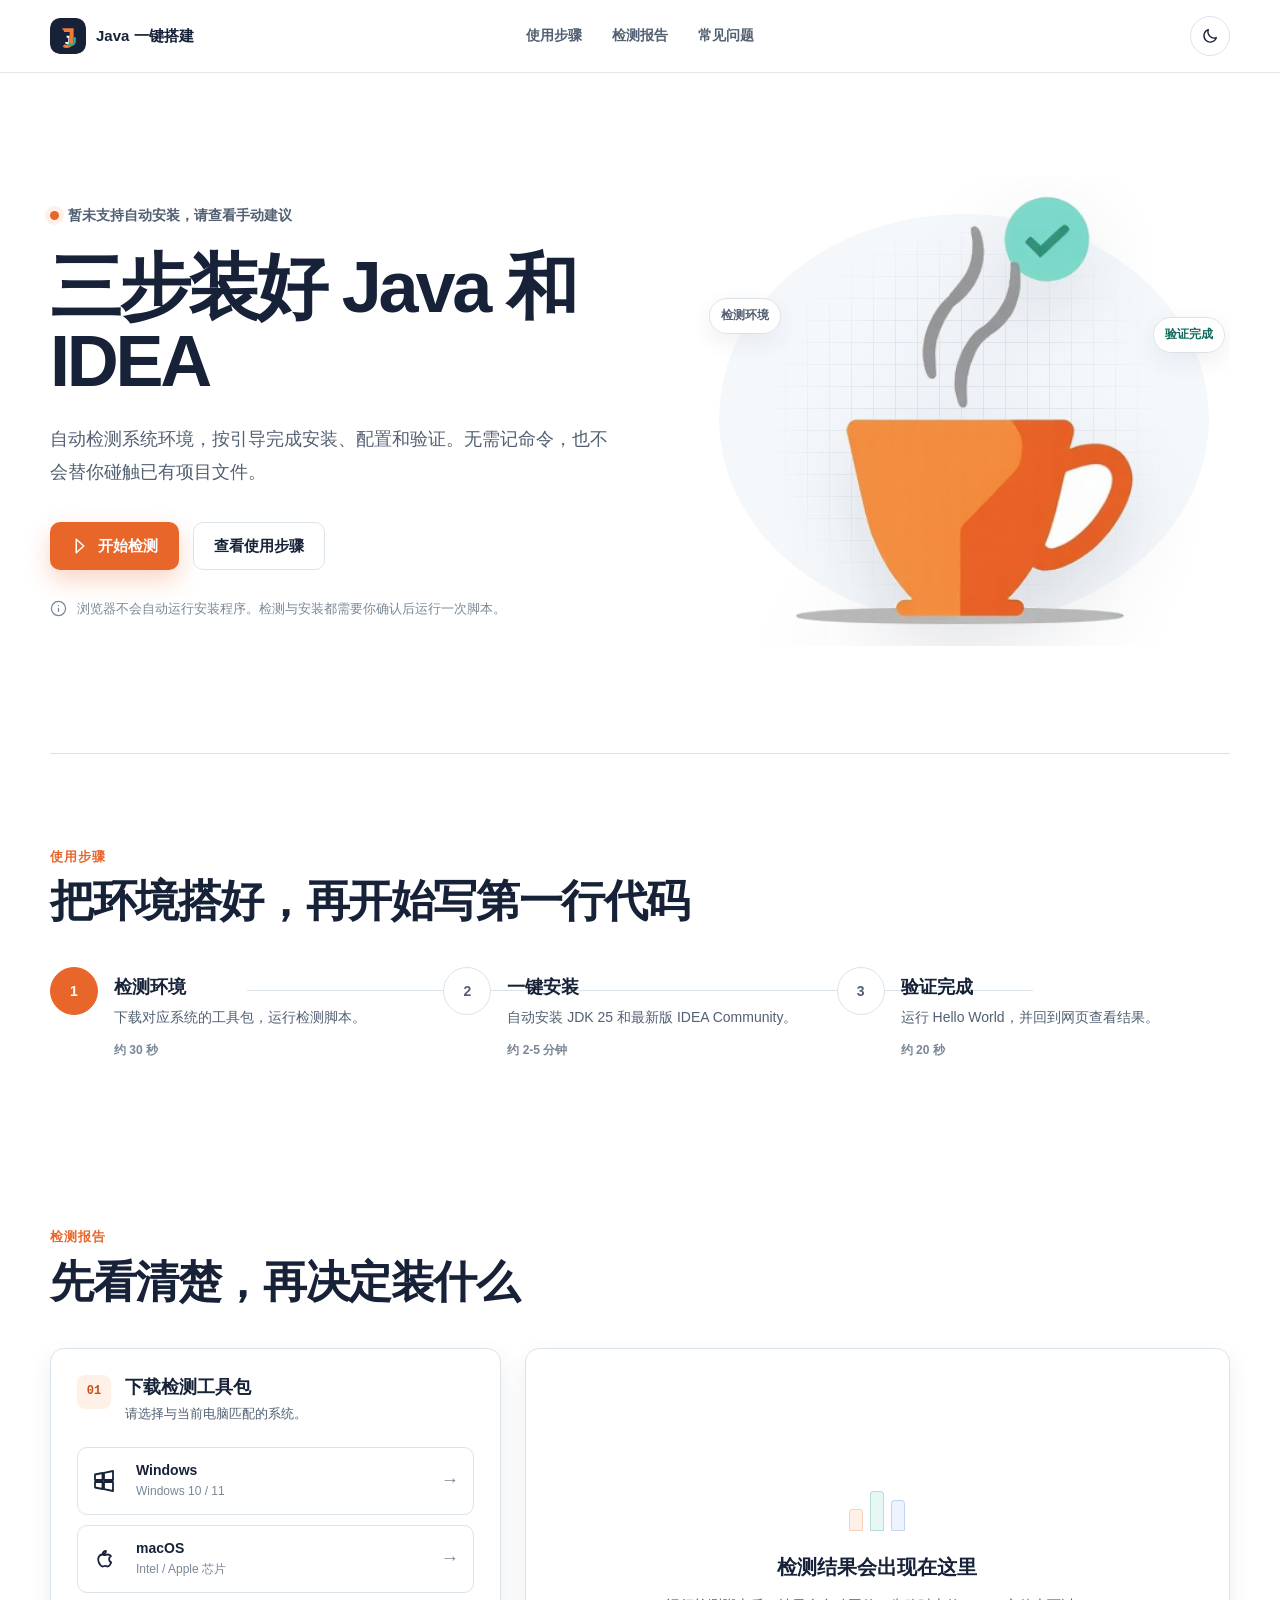
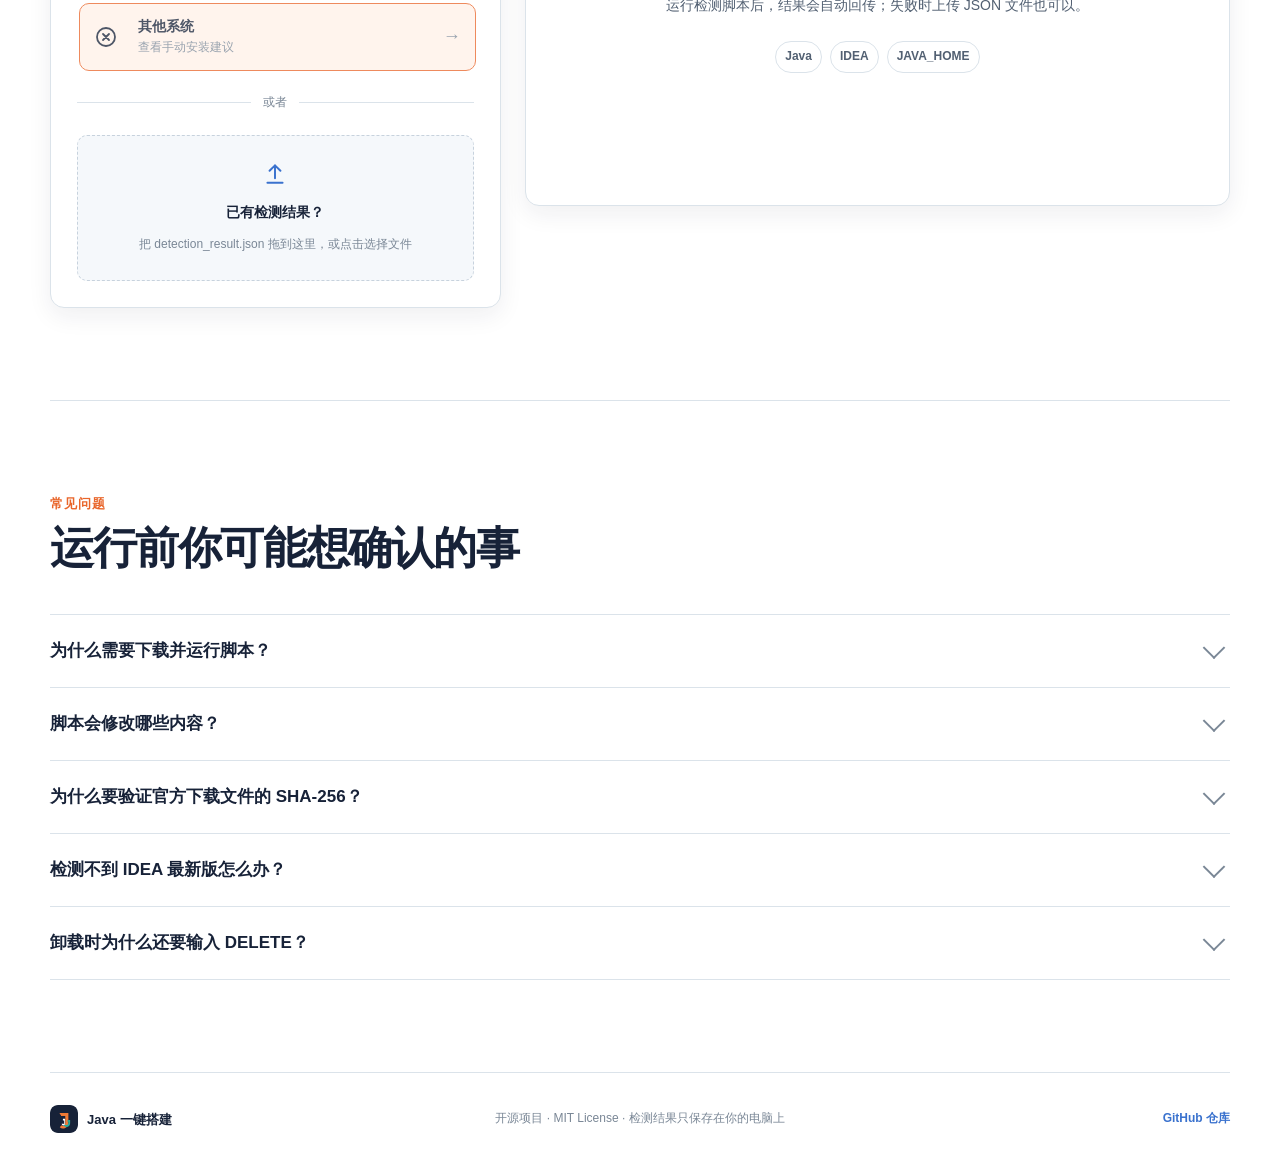
==== index.html @ 454619c3 "feat: add Java and IDEA setup assistant" ====
<!DOCTYPE html>
<html lang="zh-CN" data-theme="light">
  <head>
    <meta charset="utf-8">
    <meta name="viewport" content="width=device-width, initial-scale=1">
    <meta name="description" content="面向 Java 新手的 Windows 与 macOS 环境检测、安装和验证工具。">
    <meta name="color-scheme" content="light dark">
    <meta http-equiv="Content-Security-Policy" content="default-src 'none'; script-src 'self'; style-src 'self'; img-src 'self' data:; connect-src 'self'; object-src 'none'; base-uri 'none'; form-action 'none'">
    <title>Java 一键搭建</title>
    <link rel="icon" href="assets/logo.svg" type="image/svg+xml">
    <link rel="stylesheet" href="styles.css">
    <script src="app.js" defer></script>
  </head>
  <body>
    <a class="skip-link" href="#main">跳到主要内容</a>

    <header class="site-header">
      <div class="header-inner">
        <a class="brand" href="#" aria-label="Java 一键搭建首页">
          <img src="assets/logo.svg" width="36" height="36" alt="">
          <span>Java 一键搭建</span>
        </a>

        <nav class="site-nav" aria-label="主导航">
          <a href="#steps">使用步骤</a>
          <a href="#report">检测报告</a>
          <a href="#faq">常见问题</a>
        </nav>

        <button class="icon-button theme-toggle" id="themeToggle" type="button" aria-label="切换到深色主题" aria-pressed="false">
          <svg class="theme-icon theme-icon-sun" viewBox="0 0 24 24" aria-hidden="true">
            <circle cx="12" cy="12" r="4"></circle>
            <path d="M12 2v2M12 20v2M4.93 4.93l1.42 1.42M17.66 17.66l1.41 1.41M2 12h2M20 12h2M4.93 19.07l1.42-1.42M17.66 6.34l1.41-1.41"></path>
          </svg>
          <svg class="theme-icon theme-icon-moon" viewBox="0 0 24 24" aria-hidden="true">
            <path d="M20.5 14.2A8.4 8.4 0 0 1 9.8 3.5 8.5 8.5 0 1 0 20.5 14.2Z"></path>
          </svg>
        </button>
      </div>
    </header>

    <main id="main">
      <section class="hero" aria-labelledby="hero-title">
        <div class="hero-content">
          <div class="system-detection" id="systemDetection" aria-live="polite">
            <span class="system-dot" aria-hidden="true"></span>
            <span id="systemText">正在识别你的系统</span>
          </div>
          <h1 id="hero-title">三步装好 Java 和 IDEA</h1>
          <p class="hero-copy">
            自动检测系统环境，按引导完成安装、配置和验证。无需记命令，也不会替你碰触已有项目文件。
          </p>

          <div class="hero-actions">
            <button class="button button-primary" id="startDetection" type="button">
              <svg viewBox="0 0 24 24" aria-hidden="true">
                <path d="m7 3 10 9-10 9V3Z"></path>
              </svg>
              开始检测
            </button>
            <a class="button button-secondary" href="#steps">
              查看使用步骤
            </a>
          </div>

          <div class="hero-note">
            <svg viewBox="0 0 24 24" aria-hidden="true">
              <path d="M12 22a10 10 0 1 0 0-20 10 10 0 0 0 0 20Z"></path>
              <path d="M12 16v-4M12 8h.01"></path>
            </svg>
            <span>浏览器不会自动运行安装程序。检测与安装都需要你确认后运行一次脚本。</span>
          </div>
        </div>

        <div class="hero-visual" aria-hidden="true">
          <div class="visual-grid"></div>
          <img src="assets/illustrations/java-coffee.png" alt="">
          <span class="visual-caption">检测环境</span>
          <span class="visual-caption visual-caption-end">验证完成</span>
        </div>
      </section>

      <section class="steps-section" id="steps" aria-labelledby="steps-title">
        <div class="section-heading">
          <p class="section-kicker">使用步骤</p>
          <h2 id="steps-title">把环境搭好，再开始写第一行代码</h2>
        </div>

        <ol class="step-rail">
          <li class="step-item is-active" data-step="detect">
            <span class="step-number">1</span>
            <div>
              <h3>检测环境</h3>
              <p>下载对应系统的工具包，运行检测脚本。</p>
              <span class="step-time">约 30 秒</span>
            </div>
          </li>
          <li class="step-item" data-step="install">
            <span class="step-number">2</span>
            <div>
              <h3>一键安装</h3>
              <p>自动安装 JDK 25 和最新版 IDEA Community。</p>
              <span class="step-time">约 2-5 分钟</span>
            </div>
          </li>
          <li class="step-item" data-step="verify">
            <span class="step-number">3</span>
            <div>
              <h3>验证完成</h3>
              <p>运行 Hello World，并回到网页查看结果。</p>
              <span class="step-time">约 20 秒</span>
            </div>
          </li>
        </ol>
      </section>

      <section class="tool-section" id="report" aria-labelledby="report-title">
        <div class="section-heading section-heading-row">
          <div>
            <p class="section-kicker">检测报告</p>
            <h2 id="report-title">先看清楚，再决定装什么</h2>
          </div>
          <button class="text-button" id="resetReport" type="button" hidden>重新开始</button>
        </div>

        <div class="tool-layout">
          <aside class="download-panel" aria-labelledby="download-title">
            <div class="panel-heading">
              <span class="panel-index">01</span>
              <div>
                <h3 id="download-title">下载检测工具包</h3>
                <p id="downloadHint">请选择与当前电脑匹配的系统。</p>
              </div>
            </div>

            <div class="os-choices" id="osChoices">
              <button class="os-choice" type="button" data-os="windows">
                <svg viewBox="0 0 24 24" aria-hidden="true">
                  <path d="M3 5.5 10.5 4v7H3V5.5ZM12 3.8 21 2v9h-9V3.8ZM3 13h7.5v7L3 18.5V13ZM12 13h9v9l-9-1.8V13Z"></path>
                </svg>
                <span>
                  <strong>Windows</strong>
                  <small>Windows 10 / 11</small>
                </span>
                <span class="choice-arrow" aria-hidden="true">→</span>
              </button>
              <button class="os-choice" type="button" data-os="macos">
                <svg viewBox="0 0 24 24" aria-hidden="true">
                  <path d="M15.5 7.5c-1.1 0-2.1.6-2.7.6-.7 0-1.5-.6-2.5-.6-1.3 0-2.6.8-3.3 2-1.4 2.4-.4 6 1 8 .7 1 1.5 2 2.5 2s1.4-.6 2.6-.6c1.1 0 1.5.6 2.6.6s1.8-1 2.5-2c.5-.8.8-1.6 1-2.2-2.6-1-3-4.8-.3-6.2-.7-1-1.9-1.6-3.4-1.6Z"></path>
                  <path d="M13.2 6.2c.5-.6.8-1.5.7-2.4-.8 0-1.8.5-2.4 1.1-.5.6-.9 1.5-.8 2.4.9.1 1.9-.5 2.5-1.1Z"></path>
                </svg>
                <span>
                  <strong>macOS</strong>
                  <small>Intel / Apple 芯片</small>
                </span>
                <span class="choice-arrow" aria-hidden="true">→</span>
              </button>
              <button class="os-choice os-choice-muted" type="button" data-os="unsupported">
                <svg viewBox="0 0 24 24" aria-hidden="true">
                  <circle cx="12" cy="12" r="9"></circle>
                  <path d="m9 9 6 6M15 9l-6 6"></path>
                </svg>
                <span>
                  <strong>其他系统</strong>
                  <small>查看手动安装建议</small>
                </span>
                <span class="choice-arrow" aria-hidden="true">→</span>
              </button>
            </div>

            <div class="download-actions" id="downloadActions" hidden>
              <a class="button button-primary button-wide" id="downloadPackage" href="#" download>
                <svg viewBox="0 0 24 24" aria-hidden="true">
                  <path d="M12 3v12M7 10l5 5 5-5M5 21h14"></path>
                </svg>
                下载工具包
              </a>
              <p class="download-meta" id="downloadMeta">解压后双击检测脚本即可。</p>
            </div>

            <div class="divider"><span>或者</span></div>

            <input class="visually-hidden" id="resultFileInput" type="file" accept=".json,application/json">
            <button class="drop-zone" id="dropZone" type="button">
              <svg viewBox="0 0 24 24" aria-hidden="true">
                <path d="M12 16V4M7 9l5-5 5 5M5 20h14"></path>
              </svg>
              <strong>已有检测结果？</strong>
              <span>把 detection_result.json 拖到这里，或点击选择文件</span>
            </button>
          </aside>

          <section class="report-panel" id="reportPanel" aria-live="polite">
            <div class="report-empty" id="reportEmpty">
              <div class="empty-mark" aria-hidden="true">
                <span></span><span></span><span></span>
              </div>
              <h3>检测结果会出现在这里</h3>
              <p>运行检测脚本后，结果会自动回传；失败时上传 JSON 文件也可以。</p>
              <div class="empty-summary">
                <span>Java</span>
                <span>IDEA</span>
                <span>JAVA_HOME</span>
              </div>
            </div>

            <div class="report-content" id="reportContent" hidden>
              <div class="report-summary">
                <div>
                  <p class="report-label">环境总览</p>
                  <h3 id="reportSummaryTitle">检测完成</h3>
                  <p id="reportSummaryMeta"></p>
                </div>
                <div class="summary-counts" id="summaryCounts"></div>
              </div>
              <div class="component-list" id="componentList"></div>
              <div class="health-section" id="healthSection" hidden>
                <div class="subsection-heading">
                  <h3>健康诊断</h3>
                  <p>点击修复按钮查看对应的安全执行命令。</p>
                </div>
                <div class="health-list" id="healthList"></div>
              </div>
              <div class="report-next">
                <div>
                  <h3 id="nextActionTitle">下一步：安装缺失组件</h3>
                  <p id="nextActionCopy">下载对应安装工具包，并在解压后运行安装脚本。</p>
                </div>
                <button class="button button-primary" id="nextActionButton" type="button">下载安装工具包</button>
              </div>
            </div>
          </section>
        </div>
      </section>

      <section class="progress-section" id="progress" aria-labelledby="progress-title" hidden>
        <div class="progress-card">
          <div class="progress-header">
            <div>
              <p class="section-kicker">安装进度</p>
              <h2 id="progress-title">正在处理你的环境</h2>
            </div>
            <span class="progress-percent" id="progressPercent">0%</span>
          </div>
          <div class="progress-track" aria-hidden="true">
            <span id="progressBar"></span>
          </div>
          <p class="progress-message" id="progressMessage">等待脚本写入进度。</p>
          <ol class="progress-steps" id="progressSteps"></ol>
        </div>
      </section>

      <section class="faq-section" id="faq" aria-labelledby="faq-title">
        <div class="section-heading">
          <p class="section-kicker">常见问题</p>
          <h2 id="faq-title">运行前你可能想确认的事</h2>
        </div>

        <div class="faq-list">
          <details>
            <summary>为什么需要下载并运行脚本？</summary>
            <p>浏览器出于安全限制，不能读取本机软件列表，也不能静默安装程序。网页负责说明和展示结果，脚本负责只在你的电脑上执行检测与安装。</p>
          </details>
          <details>
            <summary>脚本会修改哪些内容？</summary>
            <p>检测不会修改环境。安装只处理 JDK、IDEA、用户级 JAVA_HOME 和 PATH，并在最后运行 Hello World 验证。卸载默认彻底清理 JetBrains 配置，但不会删除你的项目源码。</p>
          </details>
          <details>
            <summary>为什么要验证官方下载文件的 SHA-256？</summary>
            <p>脚本下载 JDK 或 IDEA 官方安装包时会核对官方校验值。校验不一致就会停止，避免把损坏或被替换的文件安装到电脑上。</p>
          </details>
          <details>
            <summary>检测不到 IDEA 最新版怎么办？</summary>
            <p>脚本会查询 JetBrains 官方发布接口。网络不可用时不会阻断检测，而会在报告里标注“无法确认最新版，按已安装处理”。</p>
          </details>
          <details>
            <summary>卸载时为什么还要输入 DELETE？</summary>
            <p>彻底卸载会删除 IDEA 设置、缓存、插件和最近项目历史。输入确认词是为了防止误触，你的实际项目文件夹不会被删除。</p>
          </details>
        </div>
      </section>
    </main>

    <footer class="site-footer">
      <div>
        <img src="assets/logo.svg" width="28" height="28" alt="">
        <span>Java 一键搭建</span>
      </div>
      <p>开源项目 · MIT License · 检测结果只保存在你的电脑上</p>
      <a href="https://github.com/765785/java-idea-installer">GitHub 仓库</a>
    </footer>

    <dialog class="guide-dialog" id="guideDialog">
      <button class="dialog-close icon-button" type="button" data-close-dialog aria-label="关闭">
        <svg viewBox="0 0 24 24" aria-hidden="true"><path d="m6 6 12 12M18 6 6 18"></path></svg>
      </button>
      <p class="section-kicker">检测前准备</p>
      <h2 id="guideTitle">下载并运行检测工具包</h2>
      <ol class="guide-steps" id="guideSteps"></ol>
      <div class="dialog-actions">
        <button class="button button-secondary" type="button" data-close-dialog>知道了</button>
        <a class="button button-primary" id="guideDownload" href="#" download>下载工具包</a>
      </div>
    </dialog>

    <dialog class="guide-dialog command-dialog" id="commandDialog">
      <button class="dialog-close icon-button" type="button" data-close-dialog aria-label="关闭">
        <svg viewBox="0 0 24 24" aria-hidden="true"><path d="m6 6 12 12M18 6 6 18"></path></svg>
      </button>
      <p class="section-kicker">一键修复</p>
      <h2 id="commandTitle">修复环境问题</h2>
      <p id="commandDescription"></p>
      <div class="command-box">
        <code id="commandText"></code>
        <button class="icon-button" id="copyCommand" type="button" aria-label="复制命令">
          <svg viewBox="0 0 24 24" aria-hidden="true">
            <rect x="8" y="8" width="11" height="11" rx="2"></rect>
            <path d="M16 8V6a2 2 0 0 0-2-2H6a2 2 0 0 0-2 2v8a2 2 0 0 0 2 2h2"></path>
          </svg>
        </button>
      </div>
      <p class="dialog-footnote">修复脚本只会处理报告中标出的问题，不会删除你的项目文件。</p>
    </dialog>

    <div class="toast" id="toast" role="status" aria-live="polite" hidden></div>
  </body>
</html>
---- styles.css ----
:root {
  color-scheme: light;
  --bg: #ffffff;
  --bg-soft: #f5f8fb;
  --bg-raised: #ffffff;
  --surface: #ffffff;
  --surface-muted: #eef3f7;
  --text: #172238;
  --text-soft: #526072;
  --text-faint: #7a8796;
  --line: #dbe3ea;
  --line-strong: #c7d2dd;
  --orange: #e9662b;
  --orange-dark: #c94f1a;
  --orange-soft: #fff1e8;
  --green: #178d79;
  --green-dark: #106b5c;
  --green-soft: #e7f7f3;
  --blue: #3a72ce;
  --blue-soft: #edf3ff;
  --red: #c33c3c;
  --red-soft: #fff0ef;
  --yellow-soft: #fff7df;
  --yellow: #9b6b10;
  --shadow-sm: 0 8px 24px rgba(23, 34, 56, 0.07);
  --shadow-md: 0 22px 60px rgba(23, 34, 56, 0.11);
  --radius-sm: 8px;
  --radius-md: 14px;
  --radius-lg: 22px;
  --max-width: 1180px;
  --font-sans: "Microsoft YaHei UI", "PingFang SC", "Noto Sans CJK SC", "Source Han Sans SC", sans-serif;
  --font-mono: "Cascadia Code", "SFMono-Regular", Consolas, monospace;
}

html[data-theme="dark"] {
  color-scheme: dark;
  --bg: #101720;
  --bg-soft: #151f2b;
  --bg-raised: #182432;
  --surface: #182432;
  --surface-muted: #202e3d;
  --text: #f4f7fa;
  --text-soft: #bcc7d3;
  --text-faint: #8d9ba9;
  --line: #2a3a4b;
  --line-strong: #3a4c5f;
  --orange: #f07c3e;
  --orange-dark: #ff9158;
  --orange-soft: #3b261d;
  --green: #38bba3;
  --green-dark: #62d2bd;
  --green-soft: #17352f;
  --blue: #74a4f2;
  --blue-soft: #1c2c46;
  --red: #f07878;
  --red-soft: #3b2224;
  --yellow-soft: #3a321d;
  --yellow: #e9c363;
  --shadow-sm: 0 8px 24px rgba(0, 0, 0, 0.22);
  --shadow-md: 0 24px 64px rgba(0, 0, 0, 0.32);
}

*,
*::before,
*::after {
  box-sizing: border-box;
}

html {
  scroll-behavior: smooth;
  scroll-padding-top: 88px;
}

body {
  margin: 0;
  min-width: 320px;
  background: var(--bg);
  color: var(--text);
  font-family: var(--font-sans);
  font-size: 16px;
  line-height: 1.65;
  -webkit-font-smoothing: antialiased;
  text-rendering: optimizeLegibility;
  transition: background-color 180ms ease, color 180ms ease;
}

button,
input {
  font: inherit;
}

button,
a {
  -webkit-tap-highlight-color: transparent;
}

a {
  color: inherit;
}

img,
svg {
  display: block;
}

svg {
  fill: none;
  stroke: currentColor;
  stroke-linecap: round;
  stroke-linejoin: round;
  stroke-width: 1.8;
}

[hidden] {
  display: none !important;
}

.visually-hidden {
  position: absolute !important;
  width: 1px !important;
  height: 1px !important;
  padding: 0 !important;
  margin: -1px !important;
  overflow: hidden !important;
  clip: rect(0, 0, 0, 0) !important;
  white-space: nowrap !important;
  border: 0 !important;
}

.skip-link {
  position: fixed;
  z-index: 1000;
  top: 12px;
  left: 12px;
  padding: 10px 14px;
  border-radius: var(--radius-sm);
  background: var(--text);
  color: var(--bg);
  transform: translateY(-160%);
  transition: transform 160ms ease;
}

.skip-link:focus {
  transform: translateY(0);
}

:focus-visible {
  outline: 3px solid color-mix(in srgb, var(--blue) 58%, transparent);
  outline-offset: 3px;
}

.site-header {
  position: sticky;
  z-index: 100;
  top: 0;
  border-bottom: 1px solid color-mix(in srgb, var(--line) 86%, transparent);
  background: color-mix(in srgb, var(--bg) 92%, transparent);
  backdrop-filter: blur(16px);
}

.header-inner {
  display: grid;
  grid-template-columns: 1fr auto 1fr;
  align-items: center;
  width: min(calc(100% - 40px), var(--max-width));
  min-height: 72px;
  margin: 0 auto;
}

.brand {
  display: inline-flex;
  align-items: center;
  justify-self: start;
  gap: 10px;
  color: var(--text);
  font-size: 15px;
  font-weight: 750;
  letter-spacing: 0;
  text-decoration: none;
}

.brand img {
  border-radius: 10px;
}

.site-nav {
  display: flex;
  align-items: center;
  gap: 30px;
}

.site-nav a {
  color: var(--text-soft);
  font-size: 14px;
  font-weight: 650;
  text-decoration: none;
  transition: color 150ms ease;
}

.site-nav a:hover {
  color: var(--orange);
}

.icon-button {
  display: inline-grid;
  place-items: center;
  width: 40px;
  height: 40px;
  padding: 0;
  border: 1px solid var(--line);
  border-radius: 50%;
  background: var(--surface);
  color: var(--text);
  cursor: pointer;
  transition: border-color 150ms ease, background-color 150ms ease, transform 150ms ease;
}

.icon-button:hover {
  border-color: var(--line-strong);
  background: var(--surface-muted);
  transform: translateY(-1px);
}

.icon-button svg {
  width: 18px;
  height: 18px;
}

.theme-toggle {
  justify-self: end;
}

.theme-icon-moon {
  display: block;
}

.theme-icon-sun {
  display: none;
}

html[data-theme="dark"] .theme-icon-moon {
  display: none;
}

html[data-theme="dark"] .theme-icon-sun {
  display: block;
}

.hero {
  display: grid;
  grid-template-columns: minmax(0, 1.04fr) minmax(380px, 0.96fr);
  align-items: center;
  gap: 72px;
  width: min(calc(100% - 40px), var(--max-width));
  min-height: 680px;
  margin: 0 auto;
  padding: 76px 0 80px;
}

.hero-content {
  max-width: 620px;
}

.system-detection {
  display: inline-flex;
  align-items: center;
  gap: 9px;
  margin-bottom: 22px;
  color: var(--text-soft);
  font-size: 14px;
  font-weight: 650;
}

.system-dot {
  width: 9px;
  height: 9px;
  border-radius: 50%;
  background: var(--blue);
  box-shadow: 0 0 0 5px var(--blue-soft);
}

.system-detection.is-ready .system-dot {
  background: var(--green);
  box-shadow: 0 0 0 5px var(--green-soft);
}

.system-detection.is-unsupported .system-dot {
  background: var(--orange);
  box-shadow: 0 0 0 5px var(--orange-soft);
}

.hero h1 {
  max-width: 640px;
  margin: 0;
  color: var(--text);
  font-size: clamp(42px, 6vw, 72px);
  font-weight: 780;
  letter-spacing: -0.045em;
  line-height: 1.04;
}

.hero-copy {
  max-width: 570px;
  margin: 24px 0 0;
  color: var(--text-soft);
  font-size: 18px;
  line-height: 1.8;
}

.hero-actions {
  display: flex;
  flex-wrap: wrap;
  align-items: center;
  gap: 14px;
  margin-top: 34px;
}

.button {
  display: inline-flex;
  min-height: 48px;
  align-items: center;
  justify-content: center;
  gap: 9px;
  padding: 0 20px;
  border: 1px solid transparent;
  border-radius: 10px;
  font-size: 15px;
  font-weight: 720;
  line-height: 1.2;
  text-decoration: none;
  cursor: pointer;
  transition: transform 150ms ease, box-shadow 150ms ease, background-color 150ms ease, border-color 150ms ease;
}

.button svg {
  width: 18px;
  height: 18px;
  stroke-width: 2;
}

.button:hover {
  transform: translateY(-2px);
}

.button-primary {
  background: var(--orange);
  color: #fff;
  box-shadow: 0 10px 24px color-mix(in srgb, var(--orange) 28%, transparent);
}

.button-primary:hover {
  background: var(--orange-dark);
  box-shadow: 0 13px 30px color-mix(in srgb, var(--orange) 34%, transparent);
}

.button-secondary {
  border-color: var(--line);
  background: var(--surface);
  color: var(--text);
}

.button-secondary:hover {
  border-color: var(--line-strong);
  background: var(--surface-muted);
}

.button-wide {
  width: 100%;
}

.hero-note {
  display: flex;
  align-items: flex-start;
  gap: 10px;
  max-width: 570px;
  margin-top: 28px;
  color: var(--text-faint);
  font-size: 13px;
  line-height: 1.65;
}

.hero-note svg {
  flex: 0 0 auto;
  width: 17px;
  height: 17px;
  margin-top: 2px;
}

.hero-visual {
  position: relative;
  display: grid;
  min-height: 430px;
  place-items: center;
  overflow: hidden;
}

.hero-visual::before {
  position: absolute;
  inset: 8% 4% 5%;
  border-radius: 50%;
  background: var(--bg-soft);
  content: "";
}

.visual-grid {
  position: absolute;
  inset: 12% 8% 8%;
  border-radius: 50%;
  background-image:
    linear-gradient(to right, color-mix(in srgb, var(--line) 70%, transparent) 1px, transparent 1px),
    linear-gradient(to bottom, color-mix(in srgb, var(--line) 70%, transparent) 1px, transparent 1px);
  background-size: 22px 22px;
  mask-image: radial-gradient(circle, #000 36%, transparent 72%);
}

.hero-visual img {
  position: relative;
  z-index: 1;
  width: min(100%, 520px);
  max-height: 470px;
  object-fit: contain;
  filter: drop-shadow(0 28px 38px rgba(23, 34, 56, 0.12));
}

.visual-caption {
  position: absolute;
  z-index: 2;
  top: 26%;
  left: 2%;
  padding: 7px 11px;
  border: 1px solid var(--line);
  border-radius: 99px;
  background: color-mix(in srgb, var(--surface) 92%, transparent);
  color: var(--text-soft);
  font-size: 12px;
  font-weight: 700;
  box-shadow: var(--shadow-sm);
}

.visual-caption-end {
  top: 30%;
  right: 1%;
  left: auto;
  color: var(--green-dark);
}

.steps-section,
.tool-section,
.progress-section,
.faq-section {
  width: min(calc(100% - 40px), var(--max-width));
  margin: 0 auto;
  padding: 92px 0;
}

.steps-section {
  border-top: 1px solid var(--line);
}

.section-heading {
  max-width: 760px;
  margin-bottom: 40px;
}

.section-heading-row {
  display: flex;
  max-width: none;
  align-items: end;
  justify-content: space-between;
  gap: 24px;
}

.section-kicker {
  margin: 0 0 8px;
  color: var(--orange);
  font-size: 13px;
  font-weight: 780;
  letter-spacing: 0.08em;
}

.section-heading h2,
.progress-header h2 {
  margin: 0;
  font-size: clamp(28px, 4vw, 44px);
  font-weight: 760;
  letter-spacing: -0.032em;
  line-height: 1.18;
}

.step-rail {
  position: relative;
  display: grid;
  grid-template-columns: repeat(3, 1fr);
  gap: 0;
  margin: 0;
  padding: 0;
  list-style: none;
}

.step-rail::before {
  position: absolute;
  top: 23px;
  right: 16.66%;
  left: 16.66%;
  height: 1px;
  background: var(--line);
  content: "";
}

.step-item {
  position: relative;
  display: grid;
  grid-template-columns: 48px 1fr;
  gap: 16px;
  padding-right: 34px;
}

.step-item:last-child {
  padding-right: 0;
}

.step-number {
  display: grid;
  position: relative;
  z-index: 1;
  width: 48px;
  height: 48px;
  place-items: center;
  border: 1px solid var(--line);
  border-radius: 50%;
  background: var(--bg);
  color: var(--text-soft);
  font-size: 14px;
  font-weight: 780;
}

.step-item.is-active .step-number,
.step-item.is-complete .step-number {
  border-color: var(--orange);
  background: var(--orange);
  color: #fff;
}

.step-item.is-complete .step-number {
  border-color: var(--green);
  background: var(--green);
}

.step-item h3 {
  margin: 9px 0 6px;
  font-size: 18px;
  line-height: 1.3;
}

.step-item p {
  margin: 0;
  color: var(--text-soft);
  font-size: 14px;
}

.step-time {
  display: inline-block;
  margin-top: 12px;
  color: var(--text-faint);
  font-size: 12px;
  font-weight: 680;
}

.tool-section {
  padding-top: 72px;
}

.tool-layout {
  display: grid;
  grid-template-columns: minmax(300px, 0.78fr) minmax(0, 1.22fr);
  gap: 24px;
  align-items: start;
}

.download-panel,
.report-panel {
  border: 1px solid var(--line);
  border-radius: var(--radius-md);
  background: var(--surface);
  box-shadow: var(--shadow-sm);
}

.download-panel {
  padding: 26px;
}

.panel-heading {
  display: flex;
  align-items: flex-start;
  gap: 14px;
  margin-bottom: 22px;
}

.panel-index {
  display: inline-grid;
  flex: 0 0 auto;
  width: 34px;
  height: 34px;
  place-items: center;
  border-radius: var(--radius-sm);
  background: var(--orange-soft);
  color: var(--orange-dark);
  font-family: var(--font-mono);
  font-size: 12px;
  font-weight: 800;
}

.panel-heading h3,
.report-summary h3,
.report-next h3,
.subsection-heading h3 {
  margin: 0;
  font-size: 18px;
  line-height: 1.35;
}

.panel-heading p,
.report-summary p,
.report-next p,
.subsection-heading p {
  margin: 5px 0 0;
  color: var(--text-soft);
  font-size: 13px;
  line-height: 1.6;
}

.os-choices {
  display: grid;
  gap: 10px;
}

.os-choice {
  display: grid;
  grid-template-columns: 32px 1fr auto;
  align-items: center;
  gap: 12px;
  width: 100%;
  min-height: 66px;
  padding: 12px 14px;
  border: 1px solid var(--line);
  border-radius: 10px;
  background: var(--bg);
  color: var(--text);
  text-align: left;
  cursor: pointer;
  transition: border-color 150ms ease, background-color 150ms ease, transform 150ms ease;
}

.os-choice:hover,
.os-choice.is-selected {
  border-color: var(--orange);
  background: var(--orange-soft);
  transform: translateX(2px);
}

.os-choice svg {
  width: 24px;
  height: 24px;
  color: var(--text);
}

.os-choice strong,
.os-choice small {
  display: block;
}

.os-choice strong {
  font-size: 14px;
  line-height: 1.45;
}

.os-choice small {
  margin-top: 2px;
  color: var(--text-faint);
  font-size: 12px;
}

.os-choice-muted {
  opacity: 0.76;
}

.choice-arrow {
  color: var(--text-faint);
  font-size: 18px;
}

.download-actions {
  margin-top: 16px;
}

.download-meta {
  margin: 12px 0 0;
  color: var(--text-faint);
  font-size: 12px;
  text-align: center;
}

.divider {
  display: flex;
  align-items: center;
  gap: 12px;
  margin: 22px 0;
  color: var(--text-faint);
  font-size: 12px;
}

.divider::before,
.divider::after {
  flex: 1;
  height: 1px;
  background: var(--line);
  content: "";
}

.drop-zone {
  display: grid;
  width: 100%;
  min-height: 146px;
  place-items: center;
  padding: 22px;
  border: 1px dashed var(--line-strong);
  border-radius: 10px;
  background: var(--bg-soft);
  color: var(--text);
  text-align: center;
  cursor: pointer;
  transition: border-color 150ms ease, background-color 150ms ease;
}

.drop-zone:hover,
.drop-zone.is-dragging {
  border-color: var(--blue);
  background: var(--blue-soft);
}

.drop-zone svg {
  width: 26px;
  height: 26px;
  margin-bottom: 8px;
  color: var(--blue);
}

.drop-zone strong {
  display: block;
  font-size: 14px;
}

.drop-zone span {
  display: block;
  max-width: 280px;
  margin-top: 5px;
  color: var(--text-faint);
  font-size: 12px;
}

.report-panel {
  min-height: 456px;
  overflow: hidden;
}

.report-empty {
  display: grid;
  min-height: 456px;
  place-items: center;
  align-content: center;
  padding: 44px;
  text-align: center;
}

.empty-mark {
  display: flex;
  align-items: end;
  gap: 7px;
  height: 50px;
  margin-bottom: 20px;
}

.empty-mark span {
  display: block;
  width: 14px;
  border-radius: 4px 4px 1px 1px;
  background: var(--line);
}

.empty-mark span:nth-child(1) {
  height: 22px;
  background: var(--orange-soft);
  border: 1px solid color-mix(in srgb, var(--orange) 24%, transparent);
}

.empty-mark span:nth-child(2) {
  height: 40px;
  background: var(--green-soft);
  border: 1px solid color-mix(in srgb, var(--green) 24%, transparent);
}

.empty-mark span:nth-child(3) {
  height: 31px;
  background: var(--blue-soft);
  border: 1px solid color-mix(in srgb, var(--blue) 24%, transparent);
}

.report-empty h3 {
  margin: 0;
  font-size: 20px;
}

.report-empty p {
  max-width: 430px;
  margin: 10px 0 0;
  color: var(--text-soft);
  font-size: 14px;
}

.empty-summary {
  display: flex;
  flex-wrap: wrap;
  justify-content: center;
  gap: 8px;
  margin-top: 24px;
}

.empty-summary span,
.status-chip {
  padding: 5px 9px;
  border: 1px solid var(--line);
  border-radius: 99px;
  background: var(--surface);
  color: var(--text-soft);
  font-size: 12px;
  font-weight: 700;
}

.report-content {
  padding: 26px;
}

.report-summary {
  display: flex;
  align-items: flex-start;
  justify-content: space-between;
  gap: 24px;
  padding-bottom: 24px;
  border-bottom: 1px solid var(--line);
}

.report-label {
  color: var(--orange) !important;
  font-size: 12px !important;
  font-weight: 800;
  letter-spacing: 0.08em;
}

.summary-counts {
  display: flex;
  flex-wrap: wrap;
  justify-content: flex-end;
  gap: 8px;
}

.count-pill {
  min-width: 72px;
  padding: 7px 10px;
  border-radius: var(--radius-sm);
  background: var(--surface-muted);
  text-align: center;
}

.count-pill strong,
.count-pill span {
  display: block;
}

.count-pill strong {
  font-size: 18px;
  line-height: 1.2;
}

.count-pill span {
  color: var(--text-faint);
  font-size: 11px;
}

.count-pill.is-ok strong {
  color: var(--green);
}

.count-pill.is-warning strong {
  color: var(--yellow);
}

.count-pill.is-error strong {
  color: var(--red);
}

.component-list {
  display: grid;
  gap: 0;
  margin-top: 4px;
}

.component-row {
  display: grid;
  grid-template-columns: 42px minmax(0, 1fr) auto;
  align-items: center;
  gap: 14px;
  padding: 18px 0;
  border-bottom: 1px solid var(--line);
}

.component-icon {
  display: grid;
  width: 42px;
  height: 42px;
  place-items: center;
  border-radius: 11px;
  background: var(--surface-muted);
  color: var(--text);
}

.component-icon svg {
  width: 21px;
  height: 21px;
}

.component-copy h4 {
  margin: 0;
  font-size: 15px;
}

.component-copy p {
  margin: 4px 0 0;
  color: var(--text-faint);
  font-size: 12px;
  overflow-wrap: anywhere;
}

.component-status {
  display: inline-flex;
  align-items: center;
  gap: 6px;
  padding: 7px 10px;
  border-radius: 99px;
  font-size: 12px;
  font-weight: 760;
  white-space: nowrap;
}

.component-status svg {
  width: 14px;
  height: 14px;
  stroke-width: 2.2;
}

.status-ok {
  background: var(--green-soft);
  color: var(--green-dark);
}

.status-warning {
  background: var(--yellow-soft);
  color: var(--yellow);
}

.status-error {
  background: var(--red-soft);
  color: var(--red);
}

.status-neutral {
  background: var(--surface-muted);
  color: var(--text-soft);
}

.health-section {
  padding: 24px 0 4px;
}

.subsection-heading {
  margin-bottom: 14px;
}

.health-list {
  display: grid;
  gap: 10px;
}

.health-item {
  display: flex;
  align-items: center;
  justify-content: space-between;
  gap: 18px;
  padding: 14px 15px;
  border: 1px solid var(--line);
  border-radius: 10px;
  background: var(--bg-soft);
}

.health-copy strong {
  display: block;
  font-size: 14px;
}

.health-copy span {
  display: block;
  margin-top: 3px;
  color: var(--text-soft);
  font-size: 12px;
}

.text-button {
  padding: 6px 0;
  border: 0;
  background: transparent;
  color: var(--blue);
  font-size: 14px;
  font-weight: 720;
  cursor: pointer;
}

.text-button:hover {
  text-decoration: underline;
}

.small-button {
  flex: 0 0 auto;
  min-height: 38px;
  padding: 0 13px;
  font-size: 13px;
}

.report-next {
  display: flex;
  align-items: center;
  justify-content: space-between;
  gap: 22px;
  margin-top: 22px;
  padding: 18px;
  border: 1px solid color-mix(in srgb, var(--orange) 28%, var(--line));
  border-radius: 12px;
  background: var(--orange-soft);
}

.progress-section {
  padding-top: 24px;
}

.progress-card {
  padding: 30px;
  border: 1px solid var(--line);
  border-radius: var(--radius-md);
  background: var(--surface);
  box-shadow: var(--shadow-sm);
}

.progress-header {
  display: flex;
  align-items: flex-end;
  justify-content: space-between;
  gap: 24px;
}

.progress-header h2 {
  font-size: 28px;
}

.progress-percent {
  color: var(--orange);
  font-family: var(--font-mono);
  font-size: 28px;
  font-weight: 800;
}

.progress-track {
  height: 9px;
  margin-top: 24px;
  overflow: hidden;
  border-radius: 99px;
  background: var(--surface-muted);
}

.progress-track span {
  display: block;
  width: 0;
  height: 100%;
  border-radius: inherit;
  background: var(--orange);
  transition: width 280ms ease;
}

.progress-message {
  margin: 13px 0 20px;
  color: var(--text-soft);
  font-size: 13px;
}

.progress-steps {
  display: grid;
  grid-template-columns: repeat(4, 1fr);
  gap: 10px;
  margin: 0;
  padding: 0;
  list-style: none;
}

.progress-step {
  padding: 12px;
  border: 1px solid var(--line);
  border-radius: 9px;
  background: var(--bg-soft);
}

.progress-step strong {
  display: block;
  font-size: 12px;
}

.progress-step span {
  display: block;
  margin-top: 3px;
  color: var(--text-faint);
  font-size: 11px;
  text-transform: capitalize;
}

.progress-step.is-active {
  border-color: var(--orange);
  background: var(--orange-soft);
}

.progress-step.is-complete {
  border-color: color-mix(in srgb, var(--green) 35%, var(--line));
  background: var(--green-soft);
}

.progress-step.is-failed {
  border-color: color-mix(in srgb, var(--red) 35%, var(--line));
  background: var(--red-soft);
}

.faq-section {
  border-top: 1px solid var(--line);
}

.faq-list {
  border-top: 1px solid var(--line);
}

.faq-list details {
  border-bottom: 1px solid var(--line);
}

.faq-list summary {
  position: relative;
  padding: 22px 50px 22px 0;
  font-size: 17px;
  font-weight: 710;
  cursor: pointer;
  list-style: none;
}

.faq-list summary::-webkit-details-marker {
  display: none;
}

.faq-list summary::after {
  position: absolute;
  top: 50%;
  right: 8px;
  width: 16px;
  height: 16px;
  border-right: 2px solid var(--text-faint);
  border-bottom: 2px solid var(--text-faint);
  content: "";
  transform: translateY(-70%) rotate(45deg);
  transition: transform 180ms ease;
}

.faq-list details[open] summary::after {
  transform: translateY(-20%) rotate(225deg);
}

.faq-list details p {
  max-width: 900px;
  margin: -4px 0 24px;
  color: var(--text-soft);
  font-size: 14px;
}

.site-footer {
  display: grid;
  grid-template-columns: 1fr auto 1fr;
  align-items: center;
  gap: 24px;
  width: min(calc(100% - 40px), var(--max-width));
  margin: 0 auto;
  padding: 32px 0 42px;
  border-top: 1px solid var(--line);
  color: var(--text-faint);
  font-size: 12px;
}

.site-footer > div {
  display: flex;
  align-items: center;
  gap: 9px;
  color: var(--text);
  font-size: 13px;
  font-weight: 720;
}

.site-footer img {
  border-radius: 8px;
}

.site-footer p {
  margin: 0;
}

.site-footer > a {
  justify-self: end;
  color: var(--blue);
  font-weight: 700;
  text-decoration: none;
}

.guide-dialog {
  width: min(calc(100% - 32px), 560px);
  padding: 28px;
  border: 1px solid var(--line);
  border-radius: var(--radius-md);
  background: var(--surface);
  color: var(--text);
  box-shadow: var(--shadow-md);
}

.guide-dialog::backdrop {
  background: rgba(9, 15, 24, 0.55);
  backdrop-filter: blur(3px);
}

.dialog-close {
  position: absolute;
  top: 18px;
  right: 18px;
}

.guide-dialog h2 {
  margin: 0 34px 20px 0;
  font-size: 24px;
  line-height: 1.3;
}

.guide-steps {
  display: grid;
  gap: 14px;
  margin: 0;
  padding: 0;
  list-style: none;
  counter-reset: guide;
}

.guide-steps li {
  position: relative;
  padding-left: 43px;
  color: var(--text-soft);
  font-size: 14px;
  counter-increment: guide;
}

.guide-steps li::before {
  display: grid;
  position: absolute;
  top: 0;
  left: 0;
  width: 29px;
  height: 29px;
  place-items: center;
  border-radius: 50%;
  background: var(--orange-soft);
  color: var(--orange-dark);
  content: counter(guide);
  font-size: 12px;
  font-weight: 800;
}

.dialog-actions {
  display: flex;
  justify-content: flex-end;
  gap: 10px;
  margin-top: 26px;
}

.command-dialog > p:not(.section-kicker, .dialog-footnote) {
  color: var(--text-soft);
  font-size: 14px;
}

.command-box {
  display: flex;
  align-items: center;
  gap: 12px;
  margin-top: 18px;
  padding: 14px;
  border: 1px solid var(--line);
  border-radius: 10px;
  background: var(--bg-soft);
}

.command-box code {
  min-width: 0;
  flex: 1;
  overflow-wrap: anywhere;
  color: var(--text);
  font-family: var(--font-mono);
  font-size: 13px;
}

.command-box .icon-button {
  flex: 0 0 auto;
  width: 34px;
  height: 34px;
}

.dialog-footnote {
  margin: 14px 0 0;
  color: var(--text-faint);
  font-size: 12px;
}

.toast {
  position: fixed;
  z-index: 500;
  right: 22px;
  bottom: 22px;
  max-width: min(420px, calc(100% - 44px));
  padding: 12px 15px;
  border: 1px solid var(--line);
  border-radius: 10px;
  background: var(--text);
  color: var(--bg);
  font-size: 13px;
  box-shadow: var(--shadow-md);
}

@media (prefers-reduced-motion: no-preference) {
  .hero-content {
    animation: settle-in 500ms ease both;
  }

  .hero-visual {
    animation: settle-in 620ms 100ms ease both;
  }

  @keyframes settle-in {
    from {
      opacity: 0;
      transform: translateY(14px);
    }
    to {
      opacity: 1;
      transform: translateY(0);
    }
  }
}

@media (max-width: 960px) {
  .header-inner {
    grid-template-columns: 1fr auto;
  }

  .site-nav {
    display: none;
  }

  .hero {
    grid-template-columns: 1fr;
    gap: 34px;
    min-height: auto;
    padding-top: 56px;
  }

  .hero-content {
    max-width: 760px;
  }

  .hero-visual {
    min-height: 330px;
  }

  .hero-visual img {
    width: min(78%, 420px);
  }

  .tool-layout {
    grid-template-columns: 1fr;
  }

  .report-panel {
    min-height: 400px;
  }

  .report-empty {
    min-height: 400px;
  }

  .progress-steps {
    grid-template-columns: repeat(2, 1fr);
  }
}

@media (max-width: 720px) {
  .header-inner,
  .hero,
  .steps-section,
  .tool-section,
  .progress-section,
  .faq-section,
  .site-footer {
    width: min(calc(100% - 28px), var(--max-width));
  }

  .header-inner {
    min-height: 64px;
  }

  .hero {
    padding: 42px 0 54px;
  }

  .hero h1 {
    font-size: clamp(38px, 12vw, 54px);
  }

  .hero-copy {
    font-size: 16px;
  }

  .hero-actions {
    align-items: stretch;
    flex-direction: column;
  }

  .hero-actions .button {
    width: 100%;
  }

  .hero-visual {
    min-height: 285px;
  }

  .hero-visual img {
    width: min(92%, 360px);
  }

  .visual-caption {
    top: 18%;
  }

  .visual-caption-end {
    top: 23%;
  }

  .steps-section,
  .tool-section,
  .progress-section,
  .faq-section {
    padding: 64px 0;
  }

  .section-heading-row {
    align-items: flex-start;
    flex-direction: column;
  }

  .step-rail {
    grid-template-columns: 1fr;
    gap: 24px;
  }

  .step-rail::before {
    top: 24px;
    bottom: 24px;
    left: 23px;
    width: 1px;
    height: auto;
  }

  .step-item {
    grid-template-columns: 48px 1fr;
    padding-right: 0;
  }

  .download-panel,
  .report-panel,
  .report-content,
  .progress-card {
    padding: 20px;
  }

  .report-empty {
    min-height: 380px;
    padding: 28px 20px;
  }

  .report-summary {
    flex-direction: column;
  }

  .summary-counts {
    justify-content: flex-start;
  }

  .component-row {
    grid-template-columns: 38px minmax(0, 1fr);
  }

  .component-status {
    grid-column: 2;
    justify-self: start;
  }

  .health-item,
  .report-next {
    align-items: flex-start;
    flex-direction: column;
  }

  .progress-header {
    align-items: flex-start;
    flex-direction: column;
    gap: 10px;
  }

  .progress-steps {
    grid-template-columns: 1fr;
  }

  .site-footer {
    grid-template-columns: 1fr;
    gap: 10px;
    padding-bottom: 34px;
  }

  .site-footer > a {
    justify-self: start;
  }

  .guide-dialog {
    padding: 24px 20px;
  }

  .dialog-actions {
    align-items: stretch;
    flex-direction: column-reverse;
  }

  .dialog-actions .button {
    width: 100%;
  }
}

@media (max-width: 390px) {
  .brand span {
    font-size: 14px;
  }

  .hero h1 {
    font-size: 36px;
  }

  .system-detection {
    align-items: flex-start;
  }

  .visual-caption {
    display: none;
  }

  .os-choice {
    grid-template-columns: 28px 1fr;
  }

  .choice-arrow {
    display: none;
  }
}
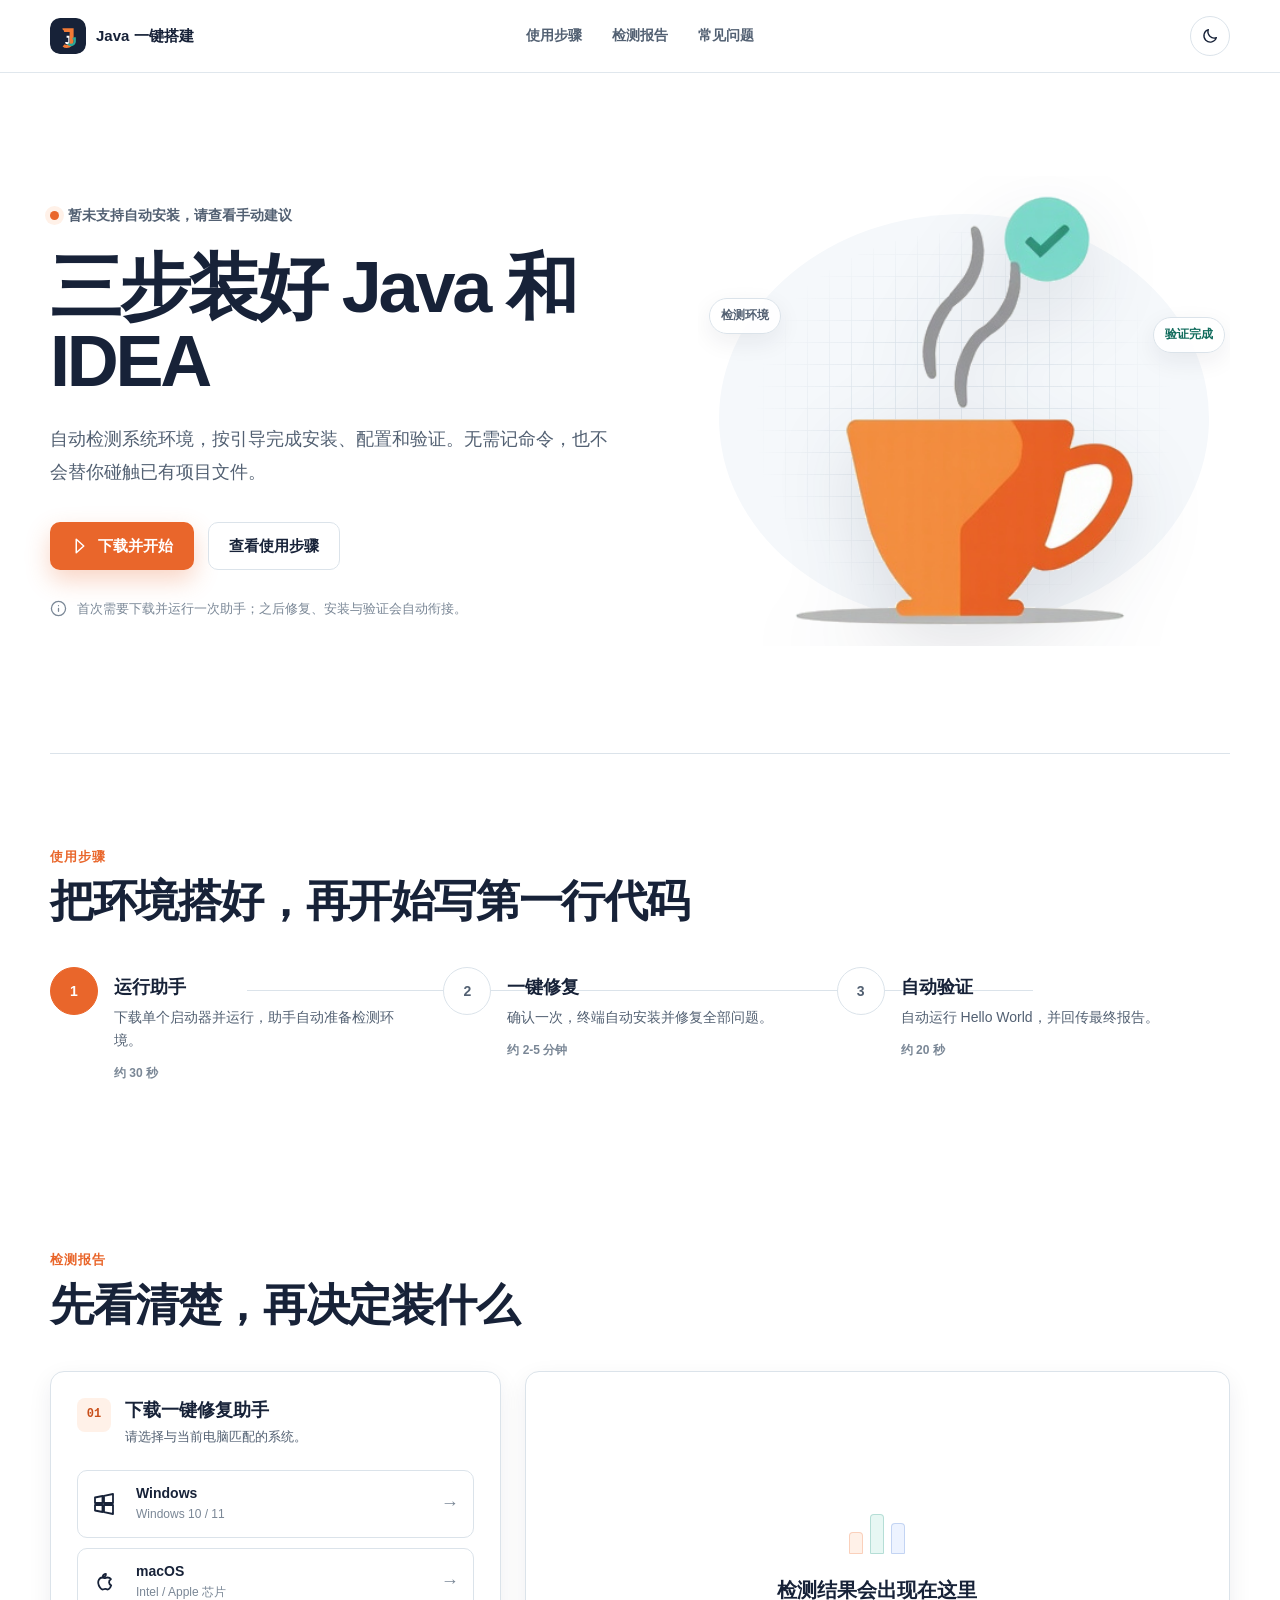
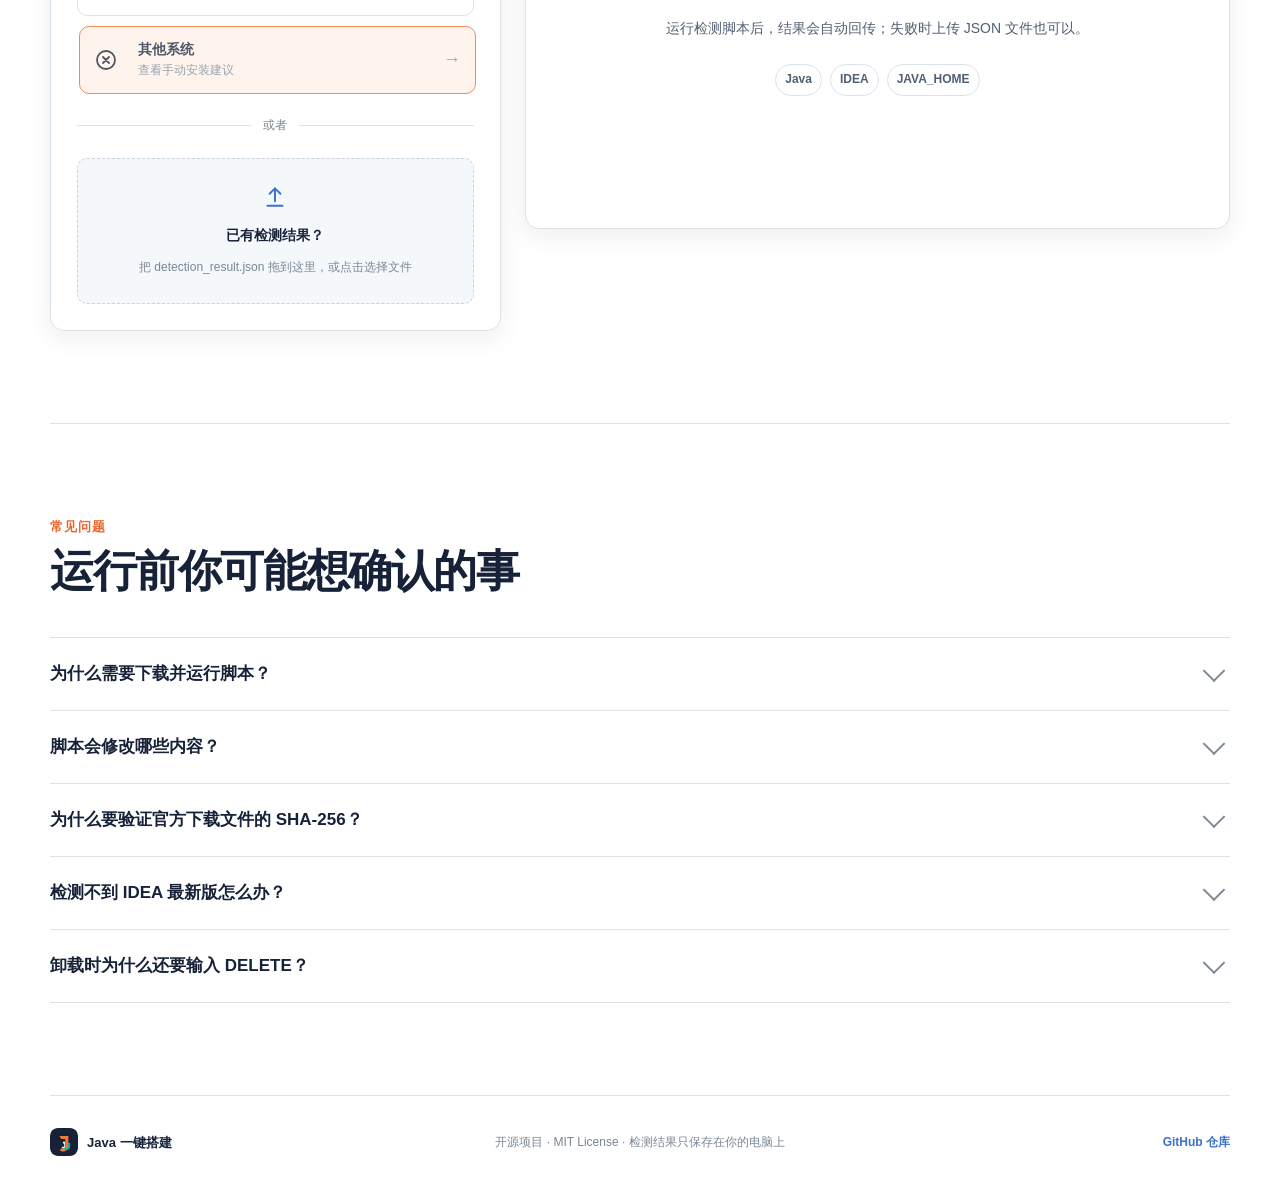
==== commit 96dd180b: "feat: add secure one-click repair bridge" ====
--- a/index.html
+++ b/index.html
@@ -56,7 +56,7 @@
               <svg viewBox="0 0 24 24" aria-hidden="true">
                 <path d="m7 3 10 9-10 9V3Z"></path>
               </svg>
-              开始检测
+              下载并开始
             </button>
             <a class="button button-secondary" href="#steps">
               查看使用步骤
@@ -68,7 +68,7 @@
               <path d="M12 22a10 10 0 1 0 0-20 10 10 0 0 0 0 20Z"></path>
               <path d="M12 16v-4M12 8h.01"></path>
             </svg>
-            <span>浏览器不会自动运行安装程序。检测与安装都需要你确认后运行一次脚本。</span>
+            <span>首次需要下载并运行一次助手；之后修复、安装与验证会自动衔接。</span>
           </div>
         </div>
 
@@ -90,24 +90,24 @@
           <li class="step-item is-active" data-step="detect">
             <span class="step-number">1</span>
             <div>
-              <h3>检测环境</h3>
-              <p>下载对应系统的工具包，运行检测脚本。</p>
+              <h3>运行助手</h3>
+              <p>下载单个启动器并运行，助手自动准备检测环境。</p>
               <span class="step-time">约 30 秒</span>
             </div>
           </li>
           <li class="step-item" data-step="install">
             <span class="step-number">2</span>
             <div>
-              <h3>一键安装</h3>
-              <p>自动安装 JDK 25 和最新版 IDEA Community。</p>
+              <h3>一键修复</h3>
+              <p>确认一次，终端自动安装并修复全部问题。</p>
               <span class="step-time">约 2-5 分钟</span>
             </div>
           </li>
           <li class="step-item" data-step="verify">
             <span class="step-number">3</span>
             <div>
-              <h3>验证完成</h3>
-              <p>运行 Hello World，并回到网页查看结果。</p>
+              <h3>自动验证</h3>
+              <p>自动运行 Hello World，并回传最终报告。</p>
               <span class="step-time">约 20 秒</span>
             </div>
           </li>
@@ -128,7 +128,7 @@
             <div class="panel-heading">
               <span class="panel-index">01</span>
               <div>
-                <h3 id="download-title">下载检测工具包</h3>
+                <h3 id="download-title">下载一键修复助手</h3>
                 <p id="downloadHint">请选择与当前电脑匹配的系统。</p>
               </div>
             </div>
@@ -173,9 +173,10 @@
                 <svg viewBox="0 0 24 24" aria-hidden="true">
                   <path d="M12 3v12M7 10l5 5 5-5M5 21h14"></path>
                 </svg>
-                下载工具包
+                下载一键修复助手
               </a>
-              <p class="download-meta" id="downloadMeta">解压后双击检测脚本即可。</p>
+              <p class="download-meta" id="downloadMeta">下载后双击运行，助手会自动完成后续准备。</p>
+              <a class="download-advanced" id="downloadFullPackage" href="#">需要高级调试？下载完整工具包</a>
             </div>
 
             <div class="divider"><span>或者</span></div>
@@ -215,18 +216,19 @@
               </div>
               <div class="component-list" id="componentList"></div>
               <div class="health-section" id="healthSection" hidden>
-                <div class="subsection-heading">
-                  <h3>健康诊断</h3>
-                  <p>点击修复按钮查看对应的安全执行命令。</p>
+                <div class="subsection-heading health-heading">
+                  <div>
+                    <h3 id="healthTitle">健康诊断</h3>
+                    <p id="healthIntro">确认后将直接打开终端执行修复。</p>
+                  </div>
+                  <button class="button button-primary" id="fixAllButton" type="button" hidden>
+                    <svg viewBox="0 0 24 24" aria-hidden="true">
+                      <path d="M14.7 6.3a4 4 0 0 0-5.4 5.4L4 17v3h3l5.3-5.3a4 4 0 0 0 5.4-5.4l-2.4 2.4-2.6-2.6 2-2.8Z"></path>
+                    </svg>
+                    一键修复全部
+                  </button>
                 </div>
                 <div class="health-list" id="healthList"></div>
-              </div>
-              <div class="report-next">
-                <div>
-                  <h3 id="nextActionTitle">下一步：安装缺失组件</h3>
-                  <p id="nextActionCopy">下载对应安装工具包，并在解压后运行安装脚本。</p>
-                </div>
-                <button class="button button-primary" id="nextActionButton" type="button">下载安装工具包</button>
               </div>
             </div>
           </section>
@@ -303,23 +305,21 @@
       </div>
     </dialog>
 
-    <dialog class="guide-dialog command-dialog" id="commandDialog">
+    <dialog class="guide-dialog repair-dialog" id="repairDialog">
       <button class="dialog-close icon-button" type="button" data-close-dialog aria-label="关闭">
         <svg viewBox="0 0 24 24" aria-hidden="true"><path d="m6 6 12 12M18 6 6 18"></path></svg>
       </button>
       <p class="section-kicker">一键修复</p>
-      <h2 id="commandTitle">修复环境问题</h2>
-      <p id="commandDescription"></p>
-      <div class="command-box">
-        <code id="commandText"></code>
-        <button class="icon-button" id="copyCommand" type="button" aria-label="复制命令">
-          <svg viewBox="0 0 24 24" aria-hidden="true">
-            <rect x="8" y="8" width="11" height="11" rx="2"></rect>
-            <path d="M16 8V6a2 2 0 0 0-2-2H6a2 2 0 0 0-2 2v8a2 2 0 0 0 2 2h2"></path>
-          </svg>
-        </button>
-      </div>
-      <p class="dialog-footnote">修复脚本只会处理报告中标出的问题，不会删除你的项目文件。</p>
+      <h2>确认修复全部问题</h2>
+      <p id="repairDescription">修复助手将按安全顺序处理以下问题，并自动打开终端执行。</p>
+      <ul class="repair-list" id="repairList"></ul>
+      <div class="repair-notice">
+        修复可能需要下载 JDK 或 IDEA，并可能触发一次 UAC 或系统密码确认。端口占用只提示，不会终止其他程序。
+      </div>
+      <div class="dialog-actions">
+        <button class="button button-secondary" type="button" data-close-dialog>取消</button>
+        <button class="button button-primary" id="confirmRepair" type="button">确认并启动终端</button>
+      </div>
     </dialog>
 
     <div class="toast" id="toast" role="status" aria-live="polite" hidden></div>
--- a/styles.css
+++ b/styles.css
@@ -612,7 +612,6 @@
 
 .panel-heading h3,
 .report-summary h3,
-.report-next h3,
 .subsection-heading h3 {
   margin: 0;
   font-size: 18px;
@@ -621,7 +620,6 @@
 
 .panel-heading p,
 .report-summary p,
-.report-next p,
 .subsection-heading p {
   margin: 5px 0 0;
   color: var(--text-soft);
@@ -700,6 +698,20 @@
   text-align: center;
 }
 
+.download-advanced {
+  display: block;
+  margin-top: 10px;
+  color: var(--blue);
+  font-size: 12px;
+  font-weight: 700;
+  text-align: center;
+  text-decoration: none;
+}
+
+.download-advanced:hover {
+  text-decoration: underline;
+}
+
 .divider {
   display: flex;
   align-items: center;
@@ -985,6 +997,17 @@
   margin-bottom: 14px;
 }
 
+.health-heading {
+  display: flex;
+  align-items: center;
+  justify-content: space-between;
+  gap: 22px;
+}
+
+.health-heading .button {
+  flex: 0 0 auto;
+}
+
 .health-list {
   display: grid;
   gap: 10px;
@@ -1025,25 +1048,6 @@
 
 .text-button:hover {
   text-decoration: underline;
-}
-
-.small-button {
-  flex: 0 0 auto;
-  min-height: 38px;
-  padding: 0 13px;
-  font-size: 13px;
-}
-
-.report-next {
-  display: flex;
-  align-items: center;
-  justify-content: space-between;
-  gap: 22px;
-  margin-top: 22px;
-  padding: 18px;
-  border: 1px solid color-mix(in srgb, var(--orange) 28%, var(--line));
-  border-radius: 12px;
-  background: var(--orange-soft);
 }
 
 .progress-section {
@@ -1296,41 +1300,49 @@
   margin-top: 26px;
 }
 
-.command-dialog > p:not(.section-kicker, .dialog-footnote) {
+.repair-dialog > p:not(.section-kicker) {
   color: var(--text-soft);
   font-size: 14px;
 }
 
-.command-box {
-  display: flex;
-  align-items: center;
-  gap: 12px;
-  margin-top: 18px;
-  padding: 14px;
+.repair-list {
+  display: grid;
+  gap: 8px;
+  margin: 18px 0 0;
+  padding: 0;
+  list-style: none;
+}
+
+.repair-list li {
+  position: relative;
+  padding: 10px 12px 10px 34px;
   border: 1px solid var(--line);
-  border-radius: 10px;
+  border-radius: 9px;
   background: var(--bg-soft);
-}
-
-.command-box code {
-  min-width: 0;
-  flex: 1;
-  overflow-wrap: anywhere;
   color: var(--text);
-  font-family: var(--font-mono);
   font-size: 13px;
 }
 
-.command-box .icon-button {
-  flex: 0 0 auto;
-  width: 34px;
-  height: 34px;
-}
-
-.dialog-footnote {
-  margin: 14px 0 0;
-  color: var(--text-faint);
+.repair-list li::before {
+  position: absolute;
+  top: 50%;
+  left: 12px;
+  width: 8px;
+  height: 8px;
+  border-radius: 50%;
+  background: var(--orange);
+  content: "";
+  transform: translateY(-50%);
+}
+
+.repair-notice {
+  margin-top: 16px;
+  padding: 12px 14px;
+  border-radius: 9px;
+  background: var(--yellow-soft);
+  color: var(--yellow);
   font-size: 12px;
+  line-height: 1.65;
 }
 
 .toast {
@@ -1526,9 +1538,13 @@
   }
 
   .health-item,
-  .report-next {
+  .health-heading {
     align-items: flex-start;
     flex-direction: column;
+  }
+
+  .health-heading .button {
+    width: 100%;
   }
 
   .progress-header {
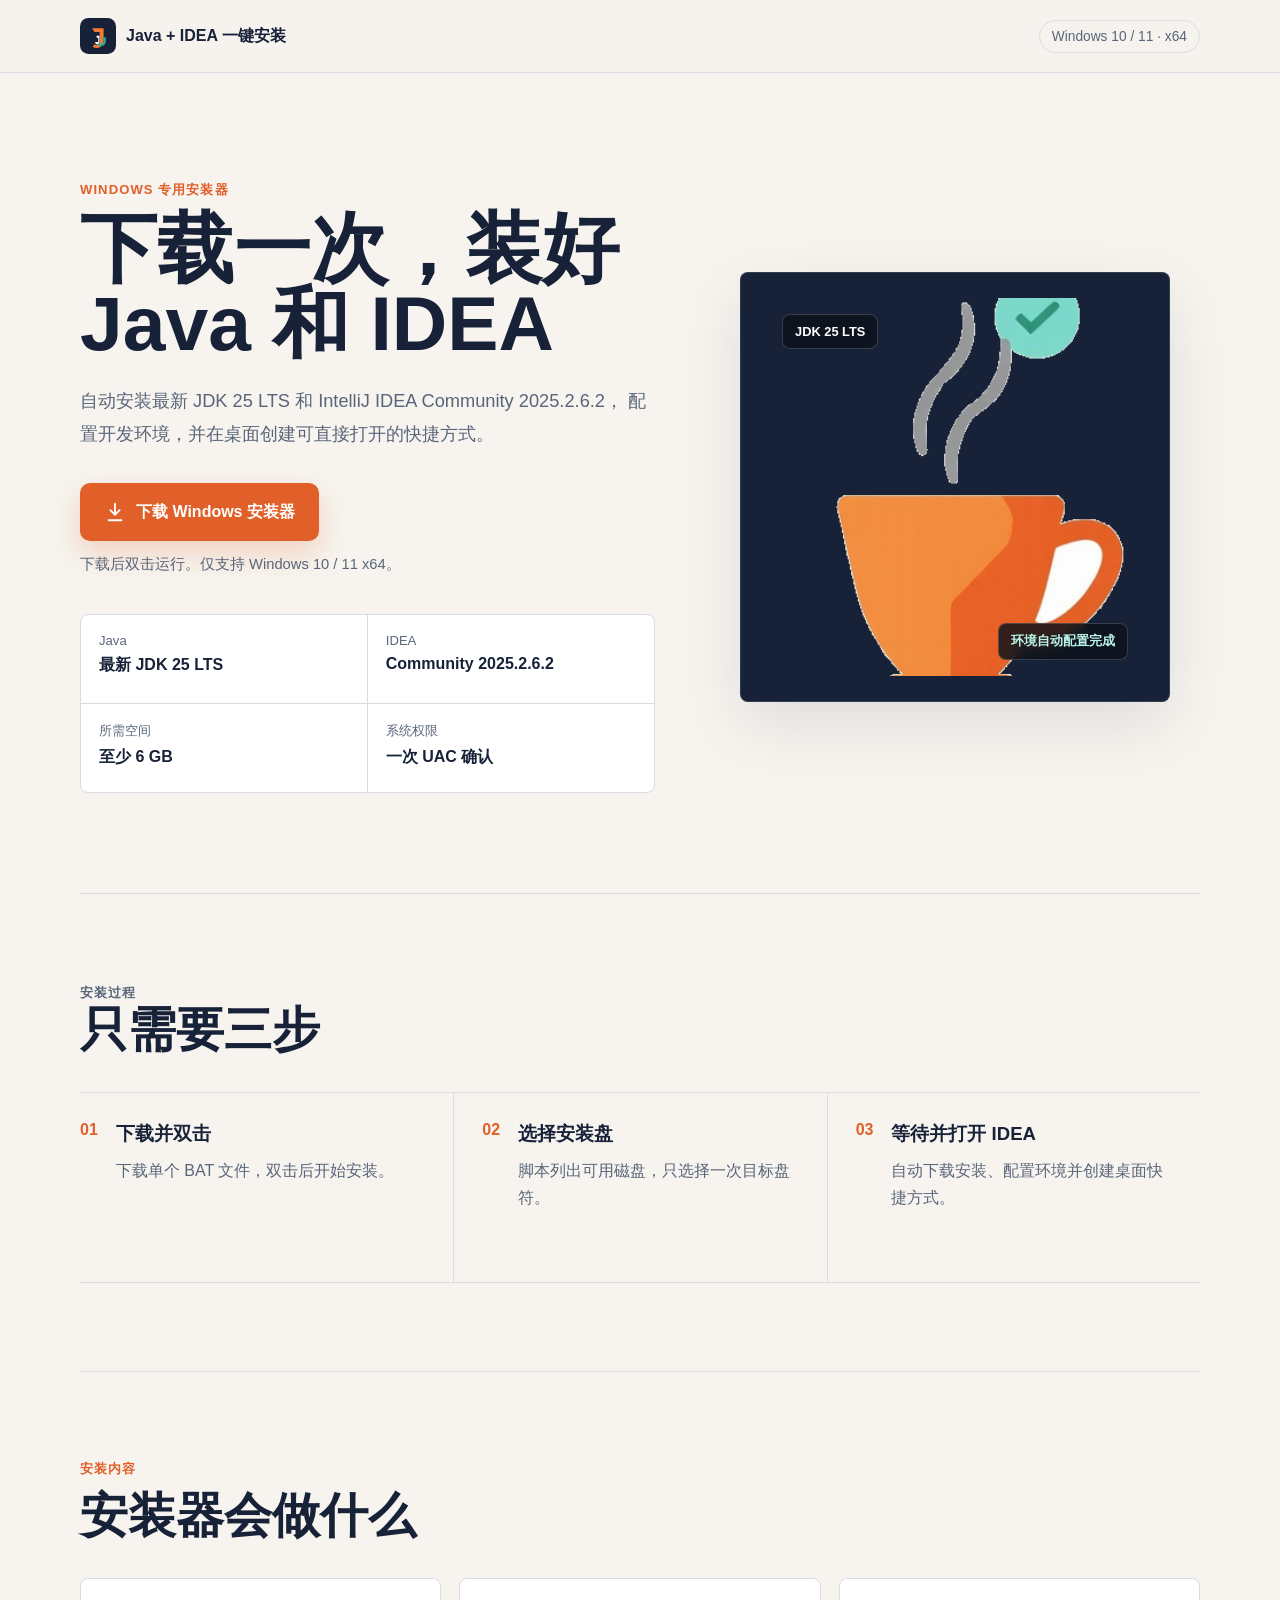
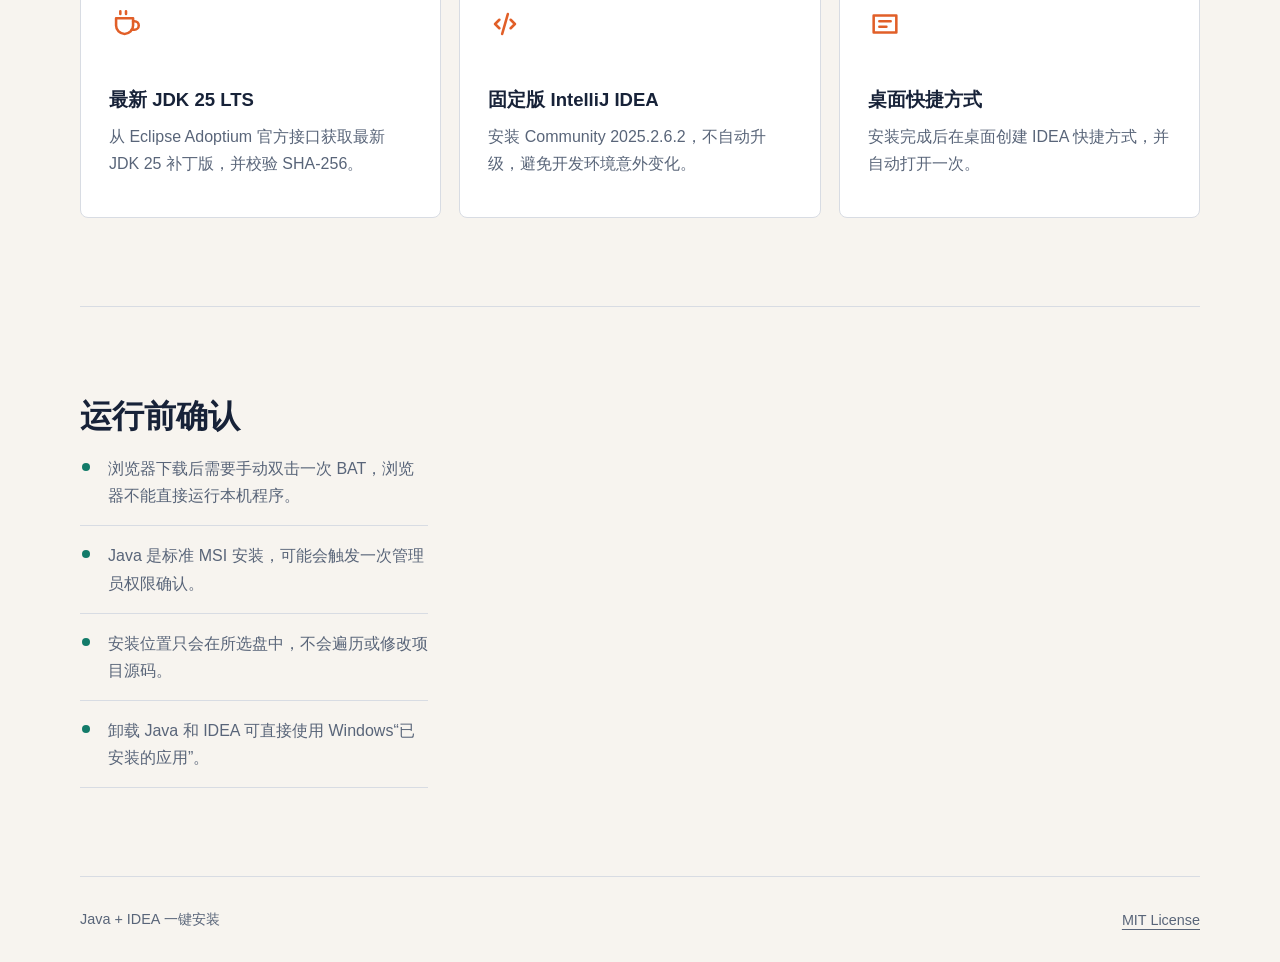
==== commit bd3d60bb: "feat: publish minimal desktop Windows installer" ====
--- a/index.html
+++ b/index.html
@@ -1,327 +1,158 @@
 <!DOCTYPE html>
-<html lang="zh-CN" data-theme="light">
+<html lang="zh-CN">
   <head>
     <meta charset="utf-8">
     <meta name="viewport" content="width=device-width, initial-scale=1">
-    <meta name="description" content="面向 Java 新手的 Windows 与 macOS 环境检测、安装和验证工具。">
+    <meta name="description" content="Windows 一键安装最新 JDK 25 LTS 和 IntelliJ IDEA Community 2025.2.6.2。" />
     <meta name="color-scheme" content="light dark">
-    <meta http-equiv="Content-Security-Policy" content="default-src 'none'; script-src 'self'; style-src 'self'; img-src 'self' data:; connect-src 'self'; object-src 'none'; base-uri 'none'; form-action 'none'">
-    <title>Java 一键搭建</title>
+    <meta http-equiv="Content-Security-Policy" content="default-src 'none'; style-src 'self'; img-src 'self' data:; base-uri 'none'; form-action 'none'">
+    <title>Windows Java + IDEA 一键安装</title>
     <link rel="icon" href="assets/logo.svg" type="image/svg+xml">
     <link rel="stylesheet" href="styles.css">
-    <script src="app.js" defer></script>
   </head>
   <body>
-    <a class="skip-link" href="#main">跳到主要内容</a>
+    <a class="skip-link" href="#download">跳到下载</a>
 
     <header class="site-header">
       <div class="header-inner">
-        <a class="brand" href="#" aria-label="Java 一键搭建首页">
+        <a class="brand" href="#" aria-label="返回首页">
           <img src="assets/logo.svg" width="36" height="36" alt="">
-          <span>Java 一键搭建</span>
+          <span>Java + IDEA 一键安装</span>
         </a>
-
-        <nav class="site-nav" aria-label="主导航">
-          <a href="#steps">使用步骤</a>
-          <a href="#report">检测报告</a>
-          <a href="#faq">常见问题</a>
-        </nav>
-
-        <button class="icon-button theme-toggle" id="themeToggle" type="button" aria-label="切换到深色主题" aria-pressed="false">
-          <svg class="theme-icon theme-icon-sun" viewBox="0 0 24 24" aria-hidden="true">
-            <circle cx="12" cy="12" r="4"></circle>
-            <path d="M12 2v2M12 20v2M4.93 4.93l1.42 1.42M17.66 17.66l1.41 1.41M2 12h2M20 12h2M4.93 19.07l1.42-1.42M17.66 6.34l1.41-1.41"></path>
-          </svg>
-          <svg class="theme-icon theme-icon-moon" viewBox="0 0 24 24" aria-hidden="true">
-            <path d="M20.5 14.2A8.4 8.4 0 0 1 9.8 3.5 8.5 8.5 0 1 0 20.5 14.2Z"></path>
-          </svg>
-        </button>
+        <span class="platform-badge">Windows 10 / 11 · x64</span>
       </div>
     </header>
 
-    <main id="main">
-      <section class="hero" aria-labelledby="hero-title">
-        <div class="hero-content">
-          <div class="system-detection" id="systemDetection" aria-live="polite">
-            <span class="system-dot" aria-hidden="true"></span>
-            <span id="systemText">正在识别你的系统</span>
-          </div>
-          <h1 id="hero-title">三步装好 Java 和 IDEA</h1>
-          <p class="hero-copy">
-            自动检测系统环境，按引导完成安装、配置和验证。无需记命令，也不会替你碰触已有项目文件。
+    <main>
+      <section class="hero">
+        <div class="hero-copy">
+          <p class="eyebrow">Windows 专用安装器</p>
+          <h1>下载一次，装好 Java 和 IDEA</h1>
+          <p class="hero-lead">
+            自动安装最新 JDK 25 LTS 和 IntelliJ IDEA Community 2025.2.6.2，
+            配置开发环境，并在桌面创建可直接打开的快捷方式。
           </p>
 
-          <div class="hero-actions">
-            <button class="button button-primary" id="startDetection" type="button">
+          <div class="download-block" id="download">
+            <a class="download-button" href="scripts/install-windows.bat" download>
               <svg viewBox="0 0 24 24" aria-hidden="true">
-                <path d="m7 3 10 9-10 9V3Z"></path>
+                <path d="M12 3v12M7 10l5 5 5-5M5 21h14"></path>
               </svg>
-              下载并开始
-            </button>
-            <a class="button button-secondary" href="#steps">
-              查看使用步骤
+              下载 Windows 安装器
             </a>
+            <p>下载后双击运行。仅支持 Windows 10 / 11 x64。</p>
           </div>
 
-          <div class="hero-note">
-            <svg viewBox="0 0 24 24" aria-hidden="true">
-              <path d="M12 22a10 10 0 1 0 0-20 10 10 0 0 0 0 20Z"></path>
-              <path d="M12 16v-4M12 8h.01"></path>
-            </svg>
-            <span>首次需要下载并运行一次助手；之后修复、安装与验证会自动衔接。</span>
-          </div>
+          <dl class="quick-facts">
+            <div>
+              <dt>Java</dt>
+              <dd>最新 JDK 25 LTS</dd>
+            </div>
+            <div>
+              <dt>IDEA</dt>
+              <dd>Community 2025.2.6.2</dd>
+            </div>
+            <div>
+              <dt>所需空间</dt>
+              <dd>至少 6 GB</dd>
+            </div>
+            <div>
+              <dt>系统权限</dt>
+              <dd>一次 UAC 确认</dd>
+            </div>
+          </dl>
         </div>
 
         <div class="hero-visual" aria-hidden="true">
-          <div class="visual-grid"></div>
-          <img src="assets/illustrations/java-coffee.png" alt="">
-          <span class="visual-caption">检测环境</span>
-          <span class="visual-caption visual-caption-end">验证完成</span>
+          <div class="visual-frame">
+            <span class="visual-label">JDK 25 LTS</span>
+            <img src="assets/illustrations/java-coffee.png" alt="">
+            <span class="visual-status">环境自动配置完成</span>
+          </div>
         </div>
       </section>
 
-      <section class="steps-section" id="steps" aria-labelledby="steps-title">
+      <section class="steps" aria-labelledby="steps-title">
         <div class="section-heading">
-          <p class="section-kicker">使用步骤</p>
-          <h2 id="steps-title">把环境搭好，再开始写第一行代码</h2>
+          <p class="eyebrow">安装过程</p>
+          <h2 id="steps-title">只需要三步</h2>
         </div>
 
-        <ol class="step-rail">
-          <li class="step-item is-active" data-step="detect">
-            <span class="step-number">1</span>
+        <ol>
+          <li>
+            <span>01</span>
             <div>
-              <h3>运行助手</h3>
-              <p>下载单个启动器并运行，助手自动准备检测环境。</p>
-              <span class="step-time">约 30 秒</span>
+              <h3>下载并双击</h3>
+              <p>下载单个 BAT 文件，双击后开始安装。</p>
             </div>
           </li>
-          <li class="step-item" data-step="install">
-            <span class="step-number">2</span>
+          <li>
+            <span>02</span>
             <div>
-              <h3>一键修复</h3>
-              <p>确认一次，终端自动安装并修复全部问题。</p>
-              <span class="step-time">约 2-5 分钟</span>
+              <h3>选择安装盘</h3>
+              <p>脚本列出可用磁盘，只选择一次目标盘符。</p>
             </div>
           </li>
-          <li class="step-item" data-step="verify">
-            <span class="step-number">3</span>
+          <li>
+            <span>03</span>
             <div>
-              <h3>自动验证</h3>
-              <p>自动运行 Hello World，并回传最终报告。</p>
-              <span class="step-time">约 20 秒</span>
+              <h3>等待并打开 IDEA</h3>
+              <p>自动下载安装、配置环境并创建桌面快捷方式。</p>
             </div>
           </li>
         </ol>
       </section>
 
-      <section class="tool-section" id="report" aria-labelledby="report-title">
-        <div class="section-heading section-heading-row">
-          <div>
-            <p class="section-kicker">检测报告</p>
-            <h2 id="report-title">先看清楚，再决定装什么</h2>
-          </div>
-          <button class="text-button" id="resetReport" type="button" hidden>重新开始</button>
+      <section class="details" aria-labelledby="details-title">
+        <div class="section-heading">
+          <p class="eyebrow">安装内容</p>
+          <h2 id="details-title">安装器会做什么</h2>
         </div>
 
-        <div class="tool-layout">
-          <aside class="download-panel" aria-labelledby="download-title">
-            <div class="panel-heading">
-              <span class="panel-index">01</span>
-              <div>
-                <h3 id="download-title">下载一键修复助手</h3>
-                <p id="downloadHint">请选择与当前电脑匹配的系统。</p>
-              </div>
-            </div>
+        <div class="detail-grid">
+          <article>
+            <svg viewBox="0 0 24 24" aria-hidden="true">
+              <path d="M5 8h12v5a6 6 0 0 1-6 6 6 6 0 0 1-6-6V8Z"></path>
+              <path d="M17 10h1a3 3 0 0 1 0 6h-2M8 3v2M12 3v2"></path>
+            </svg>
+            <h3>最新 JDK 25 LTS</h3>
+            <p>从 Eclipse Adoptium 官方接口获取最新 JDK 25 补丁版，并校验 SHA-256。</p>
+          </article>
 
-            <div class="os-choices" id="osChoices">
-              <button class="os-choice" type="button" data-os="windows">
-                <svg viewBox="0 0 24 24" aria-hidden="true">
-                  <path d="M3 5.5 10.5 4v7H3V5.5ZM12 3.8 21 2v9h-9V3.8ZM3 13h7.5v7L3 18.5V13ZM12 13h9v9l-9-1.8V13Z"></path>
-                </svg>
-                <span>
-                  <strong>Windows</strong>
-                  <small>Windows 10 / 11</small>
-                </span>
-                <span class="choice-arrow" aria-hidden="true">→</span>
-              </button>
-              <button class="os-choice" type="button" data-os="macos">
-                <svg viewBox="0 0 24 24" aria-hidden="true">
-                  <path d="M15.5 7.5c-1.1 0-2.1.6-2.7.6-.7 0-1.5-.6-2.5-.6-1.3 0-2.6.8-3.3 2-1.4 2.4-.4 6 1 8 .7 1 1.5 2 2.5 2s1.4-.6 2.6-.6c1.1 0 1.5.6 2.6.6s1.8-1 2.5-2c.5-.8.8-1.6 1-2.2-2.6-1-3-4.8-.3-6.2-.7-1-1.9-1.6-3.4-1.6Z"></path>
-                  <path d="M13.2 6.2c.5-.6.8-1.5.7-2.4-.8 0-1.8.5-2.4 1.1-.5.6-.9 1.5-.8 2.4.9.1 1.9-.5 2.5-1.1Z"></path>
-                </svg>
-                <span>
-                  <strong>macOS</strong>
-                  <small>Intel / Apple 芯片</small>
-                </span>
-                <span class="choice-arrow" aria-hidden="true">→</span>
-              </button>
-              <button class="os-choice os-choice-muted" type="button" data-os="unsupported">
-                <svg viewBox="0 0 24 24" aria-hidden="true">
-                  <circle cx="12" cy="12" r="9"></circle>
-                  <path d="m9 9 6 6M15 9l-6 6"></path>
-                </svg>
-                <span>
-                  <strong>其他系统</strong>
-                  <small>查看手动安装建议</small>
-                </span>
-                <span class="choice-arrow" aria-hidden="true">→</span>
-              </button>
-            </div>
+          <article>
+            <svg viewBox="0 0 24 24" aria-hidden="true">
+              <path d="m8 9-3 3 3 3M16 9l3 3-3 3M14 5l-4 14"></path>
+            </svg>
+            <h3>固定版 IntelliJ IDEA</h3>
+            <p>安装 Community 2025.2.6.2，不自动升级，避免开发环境意外变化。</p>
+          </article>
 
-            <div class="download-actions" id="downloadActions" hidden>
-              <a class="button button-primary button-wide" id="downloadPackage" href="#" download>
-                <svg viewBox="0 0 24 24" aria-hidden="true">
-                  <path d="M12 3v12M7 10l5 5 5-5M5 21h14"></path>
-                </svg>
-                下载一键修复助手
-              </a>
-              <p class="download-meta" id="downloadMeta">下载后双击运行，助手会自动完成后续准备。</p>
-              <a class="download-advanced" id="downloadFullPackage" href="#">需要高级调试？下载完整工具包</a>
-            </div>
-
-            <div class="divider"><span>或者</span></div>
-
-            <input class="visually-hidden" id="resultFileInput" type="file" accept=".json,application/json">
-            <button class="drop-zone" id="dropZone" type="button">
-              <svg viewBox="0 0 24 24" aria-hidden="true">
-                <path d="M12 16V4M7 9l5-5 5 5M5 20h14"></path>
-              </svg>
-              <strong>已有检测结果？</strong>
-              <span>把 detection_result.json 拖到这里，或点击选择文件</span>
-            </button>
-          </aside>
-
-          <section class="report-panel" id="reportPanel" aria-live="polite">
-            <div class="report-empty" id="reportEmpty">
-              <div class="empty-mark" aria-hidden="true">
-                <span></span><span></span><span></span>
-              </div>
-              <h3>检测结果会出现在这里</h3>
-              <p>运行检测脚本后，结果会自动回传；失败时上传 JSON 文件也可以。</p>
-              <div class="empty-summary">
-                <span>Java</span>
-                <span>IDEA</span>
-                <span>JAVA_HOME</span>
-              </div>
-            </div>
-
-            <div class="report-content" id="reportContent" hidden>
-              <div class="report-summary">
-                <div>
-                  <p class="report-label">环境总览</p>
-                  <h3 id="reportSummaryTitle">检测完成</h3>
-                  <p id="reportSummaryMeta"></p>
-                </div>
-                <div class="summary-counts" id="summaryCounts"></div>
-              </div>
-              <div class="component-list" id="componentList"></div>
-              <div class="health-section" id="healthSection" hidden>
-                <div class="subsection-heading health-heading">
-                  <div>
-                    <h3 id="healthTitle">健康诊断</h3>
-                    <p id="healthIntro">确认后将直接打开终端执行修复。</p>
-                  </div>
-                  <button class="button button-primary" id="fixAllButton" type="button" hidden>
-                    <svg viewBox="0 0 24 24" aria-hidden="true">
-                      <path d="M14.7 6.3a4 4 0 0 0-5.4 5.4L4 17v3h3l5.3-5.3a4 4 0 0 0 5.4-5.4l-2.4 2.4-2.6-2.6 2-2.8Z"></path>
-                    </svg>
-                    一键修复全部
-                  </button>
-                </div>
-                <div class="health-list" id="healthList"></div>
-              </div>
-            </div>
-          </section>
+          <article>
+            <svg viewBox="0 0 24 24" aria-hidden="true">
+              <path d="M4 6h16v12H4zM8 10h8M8 14h5"></path>
+            </svg>
+            <h3>桌面快捷方式</h3>
+            <p>安装完成后在桌面创建 IDEA 快捷方式，并自动打开一次。</p>
+          </article>
         </div>
       </section>
 
-      <section class="progress-section" id="progress" aria-labelledby="progress-title" hidden>
-        <div class="progress-card">
-          <div class="progress-header">
-            <div>
-              <p class="section-kicker">安装进度</p>
-              <h2 id="progress-title">正在处理你的环境</h2>
-            </div>
-            <span class="progress-percent" id="progressPercent">0%</span>
-          </div>
-          <div class="progress-track" aria-hidden="true">
-            <span id="progressBar"></span>
-          </div>
-          <p class="progress-message" id="progressMessage">等待脚本写入进度。</p>
-          <ol class="progress-steps" id="progressSteps"></ol>
-        </div>
-      </section>
-
-      <section class="faq-section" id="faq" aria-labelledby="faq-title">
-        <div class="section-heading">
-          <p class="section-kicker">常见问题</p>
-          <h2 id="faq-title">运行前你可能想确认的事</h2>
-        </div>
-
-        <div class="faq-list">
-          <details>
-            <summary>为什么需要下载并运行脚本？</summary>
-            <p>浏览器出于安全限制，不能读取本机软件列表，也不能静默安装程序。网页负责说明和展示结果，脚本负责只在你的电脑上执行检测与安装。</p>
-          </details>
-          <details>
-            <summary>脚本会修改哪些内容？</summary>
-            <p>检测不会修改环境。安装只处理 JDK、IDEA、用户级 JAVA_HOME 和 PATH，并在最后运行 Hello World 验证。卸载默认彻底清理 JetBrains 配置，但不会删除你的项目源码。</p>
-          </details>
-          <details>
-            <summary>为什么要验证官方下载文件的 SHA-256？</summary>
-            <p>脚本下载 JDK 或 IDEA 官方安装包时会核对官方校验值。校验不一致就会停止，避免把损坏或被替换的文件安装到电脑上。</p>
-          </details>
-          <details>
-            <summary>检测不到 IDEA 最新版怎么办？</summary>
-            <p>脚本会查询 JetBrains 官方发布接口。网络不可用时不会阻断检测，而会在报告里标注“无法确认最新版，按已安装处理”。</p>
-          </details>
-          <details>
-            <summary>卸载时为什么还要输入 DELETE？</summary>
-            <p>彻底卸载会删除 IDEA 设置、缓存、插件和最近项目历史。输入确认词是为了防止误触，你的实际项目文件夹不会被删除。</p>
-          </details>
+      <section class="notes" aria-labelledby="notes-title">
+        <div>
+          <h2 id="notes-title">运行前确认</h2>
+          <ul>
+            <li>浏览器下载后需要手动双击一次 BAT，浏览器不能直接运行本机程序。</li>
+            <li>Java 是标准 MSI 安装，可能会触发一次管理员权限确认。</li>
+            <li>安装位置只会在所选盘中，不会遍历或修改项目源码。</li>
+            <li>卸载 Java 和 IDEA 可直接使用 Windows“已安装的应用”。</li>
+          </ul>
         </div>
       </section>
     </main>
 
-    <footer class="site-footer">
-      <div>
-        <img src="assets/logo.svg" width="28" height="28" alt="">
-        <span>Java 一键搭建</span>
-      </div>
-      <p>开源项目 · MIT License · 检测结果只保存在你的电脑上</p>
-      <a href="https://github.com/765785/java-idea-installer">GitHub 仓库</a>
+    <footer>
+      <span>Java + IDEA 一键安装</span>
+      <a href="LICENSE">MIT License</a>
     </footer>
-
-    <dialog class="guide-dialog" id="guideDialog">
-      <button class="dialog-close icon-button" type="button" data-close-dialog aria-label="关闭">
-        <svg viewBox="0 0 24 24" aria-hidden="true"><path d="m6 6 12 12M18 6 6 18"></path></svg>
-      </button>
-      <p class="section-kicker">检测前准备</p>
-      <h2 id="guideTitle">下载并运行检测工具包</h2>
-      <ol class="guide-steps" id="guideSteps"></ol>
-      <div class="dialog-actions">
-        <button class="button button-secondary" type="button" data-close-dialog>知道了</button>
-        <a class="button button-primary" id="guideDownload" href="#" download>下载工具包</a>
-      </div>
-    </dialog>
-
-    <dialog class="guide-dialog repair-dialog" id="repairDialog">
-      <button class="dialog-close icon-button" type="button" data-close-dialog aria-label="关闭">
-        <svg viewBox="0 0 24 24" aria-hidden="true"><path d="m6 6 12 12M18 6 6 18"></path></svg>
-      </button>
-      <p class="section-kicker">一键修复</p>
-      <h2>确认修复全部问题</h2>
-      <p id="repairDescription">修复助手将按安全顺序处理以下问题，并自动打开终端执行。</p>
-      <ul class="repair-list" id="repairList"></ul>
-      <div class="repair-notice">
-        修复可能需要下载 JDK 或 IDEA，并可能触发一次 UAC 或系统密码确认。端口占用只提示，不会终止其他程序。
-      </div>
-      <div class="dialog-actions">
-        <button class="button button-secondary" type="button" data-close-dialog>取消</button>
-        <button class="button button-primary" id="confirmRepair" type="button">确认并启动终端</button>
-      </div>
-    </dialog>
-
-    <div class="toast" id="toast" role="status" aria-live="polite" hidden></div>
   </body>
 </html>
--- a/styles.css
+++ b/styles.css
@@ -1,1608 +1,442 @@
 :root {
-  color-scheme: light;
-  --bg: #ffffff;
-  --bg-soft: #f5f8fb;
-  --bg-raised: #ffffff;
+  --bg: #f7f4ef;
   --surface: #ffffff;
-  --surface-muted: #eef3f7;
+  --surface-strong: #172238;
   --text: #172238;
-  --text-soft: #526072;
-  --text-faint: #7a8796;
-  --line: #dbe3ea;
-  --line-strong: #c7d2dd;
-  --orange: #e9662b;
-  --orange-dark: #c94f1a;
-  --orange-soft: #fff1e8;
-  --green: #178d79;
-  --green-dark: #106b5c;
-  --green-soft: #e7f7f3;
-  --blue: #3a72ce;
-  --blue-soft: #edf3ff;
-  --red: #c33c3c;
-  --red-soft: #fff0ef;
-  --yellow-soft: #fff7df;
-  --yellow: #9b6b10;
-  --shadow-sm: 0 8px 24px rgba(23, 34, 56, 0.07);
-  --shadow-md: 0 22px 60px rgba(23, 34, 56, 0.11);
-  --radius-sm: 8px;
-  --radius-md: 14px;
-  --radius-lg: 22px;
-  --max-width: 1180px;
-  --font-sans: "Microsoft YaHei UI", "PingFang SC", "Noto Sans CJK SC", "Source Han Sans SC", sans-serif;
-  --font-mono: "Cascadia Code", "SFMono-Regular", Consolas, monospace;
-}
-
-html[data-theme="dark"] {
-  color-scheme: dark;
-  --bg: #101720;
-  --bg-soft: #151f2b;
-  --bg-raised: #182432;
-  --surface: #182432;
-  --surface-muted: #202e3d;
-  --text: #f4f7fa;
-  --text-soft: #bcc7d3;
-  --text-faint: #8d9ba9;
-  --line: #2a3a4b;
-  --line-strong: #3a4c5f;
-  --orange: #f07c3e;
-  --orange-dark: #ff9158;
-  --orange-soft: #3b261d;
-  --green: #38bba3;
-  --green-dark: #62d2bd;
-  --green-soft: #17352f;
-  --blue: #74a4f2;
-  --blue-soft: #1c2c46;
-  --red: #f07878;
-  --red-soft: #3b2224;
-  --yellow-soft: #3a321d;
-  --yellow: #e9c363;
-  --shadow-sm: 0 8px 24px rgba(0, 0, 0, 0.22);
-  --shadow-md: 0 24px 64px rgba(0, 0, 0, 0.32);
-}
-
-*,
-*::before,
-*::after {
+  --text-soft: #596579;
+  --line: #d8dce3;
+  --orange: #e15f28;
+  --orange-dark: #b84517;
+  --blue: #2f6fc2;
+  --green: #137b69;
+  --shadow: 0 22px 60px rgba(23, 34, 56, 0.1);
+  --max-width: 1120px;
+  font-family: "Microsoft YaHei UI", "PingFang SC", "Noto Sans CJK SC", sans-serif;
+  color: var(--text);
+  background: var(--bg);
+}
+
+@media (prefers-color-scheme: dark) {
+  :root {
+    --bg: #111821;
+    --surface: #18222e;
+    --surface-strong: #0c121a;
+    --text: #f4f7fa;
+    --text-soft: #b8c1cc;
+    --line: #2d3947;
+    --orange: #f07c3e;
+    --orange-dark: #ff9158;
+    --blue: #79a8ef;
+    --green: #4fc4ad;
+    --shadow: 0 24px 64px rgba(0, 0, 0, 0.3);
+  }
+}
+
+* {
   box-sizing: border-box;
 }
 
 html {
   scroll-behavior: smooth;
-  scroll-padding-top: 88px;
 }
 
 body {
+  min-width: 1024px;
   margin: 0;
-  min-width: 320px;
+  color: var(--text);
   background: var(--bg);
-  color: var(--text);
-  font-family: var(--font-sans);
-  font-size: 16px;
-  line-height: 1.65;
-  -webkit-font-smoothing: antialiased;
-  text-rendering: optimizeLegibility;
-  transition: background-color 180ms ease, color 180ms ease;
-}
-
-button,
-input {
-  font: inherit;
-}
-
+}
+
+body,
 button,
 a {
-  -webkit-tap-highlight-color: transparent;
+  font: inherit;
 }
 
 a {
   color: inherit;
 }
 
-img,
-svg {
+img {
   display: block;
-}
-
-svg {
+  max-width: 100%;
+}
+
+.skip-link {
+  position: fixed;
+  top: 12px;
+  left: 12px;
+  z-index: 20;
+  padding: 10px 14px;
+  color: #fff;
+  background: var(--orange-dark);
+  border-radius: 8px;
+  transform: translateY(-160%);
+}
+
+.skip-link:focus {
+  transform: translateY(0);
+}
+
+.site-header {
+  border-bottom: 1px solid var(--line);
+  background: color-mix(in srgb, var(--bg) 92%, transparent);
+}
+
+.header-inner,
+main,
+footer {
+  width: min(calc(100% - 40px), var(--max-width));
+  margin: 0 auto;
+}
+
+.header-inner {
+  min-height: 72px;
+  display: flex;
+  align-items: center;
+  justify-content: space-between;
+  gap: 20px;
+}
+
+.brand {
+  display: inline-flex;
+  align-items: center;
+  gap: 10px;
+  color: var(--text);
+  font-weight: 700;
+  text-decoration: none;
+}
+
+.brand img {
+  width: 36px;
+  height: 36px;
+}
+
+.platform-badge {
+  padding: 8px 12px;
+  color: var(--text-soft);
+  font-size: 0.86rem;
+  border: 1px solid var(--line);
+  border-radius: 999px;
+}
+
+.hero {
+  display: grid;
+  grid-template-columns: minmax(0, 1.08fr) minmax(320px, 0.92fr);
+  gap: 56px;
+  align-items: center;
+  min-height: min(820px, calc(100vh - 72px));
+  padding: 56px 0 48px;
+}
+
+.eyebrow {
+  margin: 0 0 12px;
+  color: var(--orange);
+  font-size: 0.82rem;
+  font-weight: 800;
+  letter-spacing: 0.08em;
+  text-transform: uppercase;
+}
+
+h1,
+h2,
+h3,
+p {
+  margin-top: 0;
+}
+
+h1 {
+  max-width: 760px;
+  margin-bottom: 24px;
+  font-size: 4.8rem;
+  line-height: 0.98;
+  letter-spacing: 0;
+}
+
+.hero-lead {
+  max-width: 660px;
+  margin-bottom: 32px;
+  color: var(--text-soft);
+  font-size: 1.14rem;
+  line-height: 1.8;
+}
+
+.download-block {
+  display: flex;
+  flex-wrap: wrap;
+  gap: 14px;
+  align-items: center;
+}
+
+.download-button {
+  min-height: 58px;
+  display: inline-flex;
+  align-items: center;
+  justify-content: center;
+  gap: 10px;
+  padding: 0 24px;
+  color: #fff;
+  font-weight: 800;
+  text-decoration: none;
+  background: var(--orange);
+  border-radius: 10px;
+  box-shadow: 0 12px 30px rgba(225, 95, 40, 0.24);
+  transition: transform 160ms ease, background 160ms ease;
+}
+
+.download-button:hover {
+  background: var(--orange-dark);
+  transform: translateY(-2px);
+}
+
+.download-button:focus-visible {
+  outline: 3px solid var(--blue);
+  outline-offset: 3px;
+}
+
+.download-button svg {
+  width: 22px;
+  height: 22px;
   fill: none;
   stroke: currentColor;
+  stroke-width: 2;
   stroke-linecap: round;
   stroke-linejoin: round;
-  stroke-width: 1.8;
-}
-
-[hidden] {
-  display: none !important;
-}
-
-.visually-hidden {
-  position: absolute !important;
-  width: 1px !important;
-  height: 1px !important;
-  padding: 0 !important;
-  margin: -1px !important;
-  overflow: hidden !important;
-  clip: rect(0, 0, 0, 0) !important;
-  white-space: nowrap !important;
-  border: 0 !important;
-}
-
-.skip-link {
-  position: fixed;
-  z-index: 1000;
-  top: 12px;
-  left: 12px;
-  padding: 10px 14px;
-  border-radius: var(--radius-sm);
-  background: var(--text);
-  color: var(--bg);
-  transform: translateY(-160%);
-  transition: transform 160ms ease;
-}
-
-.skip-link:focus {
-  transform: translateY(0);
-}
-
-:focus-visible {
-  outline: 3px solid color-mix(in srgb, var(--blue) 58%, transparent);
-  outline-offset: 3px;
-}
-
-.site-header {
-  position: sticky;
-  z-index: 100;
-  top: 0;
-  border-bottom: 1px solid color-mix(in srgb, var(--line) 86%, transparent);
-  background: color-mix(in srgb, var(--bg) 92%, transparent);
-  backdrop-filter: blur(16px);
-}
-
-.header-inner {
-  display: grid;
-  grid-template-columns: 1fr auto 1fr;
-  align-items: center;
-  width: min(calc(100% - 40px), var(--max-width));
-  min-height: 72px;
-  margin: 0 auto;
-}
-
-.brand {
-  display: inline-flex;
-  align-items: center;
-  justify-self: start;
-  gap: 10px;
-  color: var(--text);
-  font-size: 15px;
+}
+
+.download-block p {
+  flex-basis: 100%;
+  margin: 0;
+  color: var(--text-soft);
+  font-size: 0.92rem;
+}
+
+.quick-facts {
+  display: grid;
+  grid-template-columns: repeat(2, minmax(0, 1fr));
+  gap: 1px;
+  margin: 40px 0 0;
+  overflow: hidden;
+  background: var(--line);
+  border: 1px solid var(--line);
+  border-radius: 8px;
+}
+
+.quick-facts div {
+  min-height: 88px;
+  padding: 18px;
+  background: var(--surface);
+}
+
+.quick-facts dt {
+  margin-bottom: 7px;
+  color: var(--text-soft);
+  font-size: 0.82rem;
+}
+
+.quick-facts dd {
+  margin: 0;
   font-weight: 750;
-  letter-spacing: 0;
-  text-decoration: none;
-}
-
-.brand img {
-  border-radius: 10px;
-}
-
-.site-nav {
+}
+
+.hero-visual {
   display: flex;
-  align-items: center;
-  gap: 30px;
-}
-
-.site-nav a {
-  color: var(--text-soft);
-  font-size: 14px;
-  font-weight: 650;
-  text-decoration: none;
-  transition: color 150ms ease;
-}
-
-.site-nav a:hover {
-  color: var(--orange);
-}
-
-.icon-button {
-  display: inline-grid;
-  place-items: center;
-  width: 40px;
-  height: 40px;
-  padding: 0;
-  border: 1px solid var(--line);
-  border-radius: 50%;
-  background: var(--surface);
-  color: var(--text);
-  cursor: pointer;
-  transition: border-color 150ms ease, background-color 150ms ease, transform 150ms ease;
-}
-
-.icon-button:hover {
-  border-color: var(--line-strong);
-  background: var(--surface-muted);
-  transform: translateY(-1px);
-}
-
-.icon-button svg {
-  width: 18px;
-  height: 18px;
-}
-
-.theme-toggle {
-  justify-self: end;
-}
-
-.theme-icon-moon {
-  display: block;
-}
-
-.theme-icon-sun {
-  display: none;
-}
-
-html[data-theme="dark"] .theme-icon-moon {
-  display: none;
-}
-
-html[data-theme="dark"] .theme-icon-sun {
-  display: block;
-}
-
-.hero {
-  display: grid;
-  grid-template-columns: minmax(0, 1.04fr) minmax(380px, 0.96fr);
-  align-items: center;
-  gap: 72px;
-  width: min(calc(100% - 40px), var(--max-width));
-  min-height: 680px;
-  margin: 0 auto;
-  padding: 76px 0 80px;
-}
-
-.hero-content {
-  max-width: 620px;
-}
-
-.system-detection {
-  display: inline-flex;
-  align-items: center;
-  gap: 9px;
-  margin-bottom: 22px;
-  color: var(--text-soft);
-  font-size: 14px;
-  font-weight: 650;
-}
-
-.system-dot {
-  width: 9px;
-  height: 9px;
-  border-radius: 50%;
-  background: var(--blue);
-  box-shadow: 0 0 0 5px var(--blue-soft);
-}
-
-.system-detection.is-ready .system-dot {
-  background: var(--green);
-  box-shadow: 0 0 0 5px var(--green-soft);
-}
-
-.system-detection.is-unsupported .system-dot {
-  background: var(--orange);
-  box-shadow: 0 0 0 5px var(--orange-soft);
-}
-
-.hero h1 {
-  max-width: 640px;
-  margin: 0;
-  color: var(--text);
-  font-size: clamp(42px, 6vw, 72px);
-  font-weight: 780;
-  letter-spacing: -0.045em;
-  line-height: 1.04;
-}
-
-.hero-copy {
-  max-width: 570px;
-  margin: 24px 0 0;
-  color: var(--text-soft);
-  font-size: 18px;
-  line-height: 1.8;
-}
-
-.hero-actions {
-  display: flex;
-  flex-wrap: wrap;
-  align-items: center;
-  gap: 14px;
-  margin-top: 34px;
-}
-
-.button {
-  display: inline-flex;
-  min-height: 48px;
-  align-items: center;
   justify-content: center;
-  gap: 9px;
-  padding: 0 20px;
-  border: 1px solid transparent;
-  border-radius: 10px;
-  font-size: 15px;
-  font-weight: 720;
-  line-height: 1.2;
-  text-decoration: none;
-  cursor: pointer;
-  transition: transform 150ms ease, box-shadow 150ms ease, background-color 150ms ease, border-color 150ms ease;
-}
-
-.button svg {
-  width: 18px;
-  height: 18px;
-  stroke-width: 2;
-}
-
-.button:hover {
-  transform: translateY(-2px);
-}
-
-.button-primary {
-  background: var(--orange);
+}
+
+.visual-frame {
+  position: relative;
+  width: min(100%, 430px);
+  padding: 26px;
+  overflow: hidden;
+  background: var(--surface-strong);
+  border-radius: 8px;
+  box-shadow: var(--shadow);
+}
+
+.visual-frame::before {
+  content: "";
+  position: absolute;
+  inset: 0;
+  border: 1px solid rgba(255, 255, 255, 0.12);
+  border-radius: inherit;
+  pointer-events: none;
+}
+
+.visual-frame img {
+  width: 100%;
+  aspect-ratio: 1 / 1;
+  object-fit: cover;
+  border-radius: 14px;
+}
+
+.visual-label,
+.visual-status {
+  position: absolute;
+  z-index: 1;
+  padding: 9px 12px;
   color: #fff;
-  box-shadow: 0 10px 24px color-mix(in srgb, var(--orange) 28%, transparent);
-}
-
-.button-primary:hover {
-  background: var(--orange-dark);
-  box-shadow: 0 13px 30px color-mix(in srgb, var(--orange) 34%, transparent);
-}
-
-.button-secondary {
-  border-color: var(--line);
-  background: var(--surface);
-  color: var(--text);
-}
-
-.button-secondary:hover {
-  border-color: var(--line-strong);
-  background: var(--surface-muted);
-}
-
-.button-wide {
-  width: 100%;
-}
-
-.hero-note {
-  display: flex;
-  align-items: flex-start;
-  gap: 10px;
-  max-width: 570px;
-  margin-top: 28px;
-  color: var(--text-faint);
-  font-size: 13px;
-  line-height: 1.65;
-}
-
-.hero-note svg {
-  flex: 0 0 auto;
-  width: 17px;
-  height: 17px;
-  margin-top: 2px;
-}
-
-.hero-visual {
-  position: relative;
-  display: grid;
-  min-height: 430px;
-  place-items: center;
-  overflow: hidden;
-}
-
-.hero-visual::before {
-  position: absolute;
-  inset: 8% 4% 5%;
-  border-radius: 50%;
-  background: var(--bg-soft);
-  content: "";
-}
-
-.visual-grid {
-  position: absolute;
-  inset: 12% 8% 8%;
-  border-radius: 50%;
-  background-image:
-    linear-gradient(to right, color-mix(in srgb, var(--line) 70%, transparent) 1px, transparent 1px),
-    linear-gradient(to bottom, color-mix(in srgb, var(--line) 70%, transparent) 1px, transparent 1px);
-  background-size: 22px 22px;
-  mask-image: radial-gradient(circle, #000 36%, transparent 72%);
-}
-
-.hero-visual img {
-  position: relative;
-  z-index: 1;
-  width: min(100%, 520px);
-  max-height: 470px;
-  object-fit: contain;
-  filter: drop-shadow(0 28px 38px rgba(23, 34, 56, 0.12));
-}
-
-.visual-caption {
-  position: absolute;
-  z-index: 2;
-  top: 26%;
-  left: 2%;
-  padding: 7px 11px;
-  border: 1px solid var(--line);
-  border-radius: 99px;
-  background: color-mix(in srgb, var(--surface) 92%, transparent);
-  color: var(--text-soft);
-  font-size: 12px;
-  font-weight: 700;
-  box-shadow: var(--shadow-sm);
-}
-
-.visual-caption-end {
-  top: 30%;
-  right: 1%;
-  left: auto;
-  color: var(--green-dark);
-}
-
-.steps-section,
-.tool-section,
-.progress-section,
-.faq-section {
-  width: min(calc(100% - 40px), var(--max-width));
-  margin: 0 auto;
-  padding: 92px 0;
-}
-
-.steps-section {
+  font-size: 0.8rem;
+  font-weight: 750;
+  background: rgba(12, 18, 26, 0.82);
+  border: 1px solid rgba(255, 255, 255, 0.18);
+  border-radius: 8px;
+  backdrop-filter: blur(8px);
+}
+
+.visual-label {
+  top: 42px;
+  left: 42px;
+}
+
+.visual-status {
+  right: 42px;
+  bottom: 42px;
+  color: #b9f4e7;
+}
+
+.steps,
+.details,
+.notes {
+  padding: 88px 0;
   border-top: 1px solid var(--line);
 }
 
 .section-heading {
-  max-width: 760px;
-  margin-bottom: 40px;
-}
-
-.section-heading-row {
-  display: flex;
-  max-width: none;
-  align-items: end;
-  justify-content: space-between;
-  gap: 24px;
-}
-
-.section-kicker {
-  margin: 0 0 8px;
-  color: var(--orange);
-  font-size: 13px;
-  font-weight: 780;
-  letter-spacing: 0.08em;
-}
-
-.section-heading h2,
-.progress-header h2 {
-  margin: 0;
-  font-size: clamp(28px, 4vw, 44px);
-  font-weight: 760;
-  letter-spacing: -0.032em;
-  line-height: 1.18;
-}
-
-.step-rail {
-  position: relative;
-  display: grid;
-  grid-template-columns: repeat(3, 1fr);
+  margin-bottom: 36px;
+}
+
+.section-heading h2 {
+  margin-bottom: 0;
+  font-size: 3rem;
+  line-height: 1.08;
+}
+
+.steps ol {
+  display: grid;
+  grid-template-columns: repeat(3, minmax(0, 1fr));
   gap: 0;
   margin: 0;
   padding: 0;
   list-style: none;
-}
-
-.step-rail::before {
-  position: absolute;
-  top: 23px;
-  right: 16.66%;
-  left: 16.66%;
-  height: 1px;
-  background: var(--line);
-  content: "";
-}
-
-.step-item {
-  position: relative;
-  display: grid;
-  grid-template-columns: 48px 1fr;
-  gap: 16px;
-  padding-right: 34px;
-}
-
-.step-item:last-child {
-  padding-right: 0;
-}
-
-.step-number {
-  display: grid;
-  position: relative;
-  z-index: 1;
-  width: 48px;
-  height: 48px;
-  place-items: center;
+  border-top: 1px solid var(--line);
+}
+
+.steps li {
+  display: grid;
+  grid-template-columns: auto 1fr;
+  gap: 18px;
+  min-height: 190px;
+  padding: 28px 28px 28px 0;
+  border-bottom: 1px solid var(--line);
+}
+
+.steps li + li {
+  padding-left: 28px;
+  border-left: 1px solid var(--line);
+}
+
+.steps li > span {
+  color: var(--orange);
+  font-weight: 900;
+}
+
+.steps h3,
+.detail-grid h3 {
+  margin-bottom: 10px;
+  font-size: 1.16rem;
+}
+
+.steps p,
+.detail-grid p {
+  margin-bottom: 0;
+  color: var(--text-soft);
+  line-height: 1.7;
+}
+
+.detail-grid {
+  display: grid;
+  grid-template-columns: repeat(3, minmax(0, 1fr));
+  gap: 18px;
+}
+
+.detail-grid article {
+  min-height: 240px;
+  padding: 28px;
+  background: var(--surface);
   border: 1px solid var(--line);
-  border-radius: 50%;
-  background: var(--bg);
-  color: var(--text-soft);
-  font-size: 14px;
-  font-weight: 780;
-}
-
-.step-item.is-active .step-number,
-.step-item.is-complete .step-number {
-  border-color: var(--orange);
-  background: var(--orange);
-  color: #fff;
-}
-
-.step-item.is-complete .step-number {
-  border-color: var(--green);
-  background: var(--green);
-}
-
-.step-item h3 {
-  margin: 9px 0 6px;
-  font-size: 18px;
-  line-height: 1.3;
-}
-
-.step-item p {
-  margin: 0;
-  color: var(--text-soft);
-  font-size: 14px;
-}
-
-.step-time {
-  display: inline-block;
-  margin-top: 12px;
-  color: var(--text-faint);
-  font-size: 12px;
-  font-weight: 680;
-}
-
-.tool-section {
-  padding-top: 72px;
-}
-
-.tool-layout {
-  display: grid;
-  grid-template-columns: minmax(300px, 0.78fr) minmax(0, 1.22fr);
-  gap: 24px;
-  align-items: start;
-}
-
-.download-panel,
-.report-panel {
-  border: 1px solid var(--line);
-  border-radius: var(--radius-md);
-  background: var(--surface);
-  box-shadow: var(--shadow-sm);
-}
-
-.download-panel {
-  padding: 26px;
-}
-
-.panel-heading {
-  display: flex;
-  align-items: flex-start;
-  gap: 14px;
-  margin-bottom: 22px;
-}
-
-.panel-index {
-  display: inline-grid;
-  flex: 0 0 auto;
+  border-radius: 8px;
+}
+
+.detail-grid svg {
   width: 34px;
   height: 34px;
-  place-items: center;
-  border-radius: var(--radius-sm);
-  background: var(--orange-soft);
-  color: var(--orange-dark);
-  font-family: var(--font-mono);
-  font-size: 12px;
-  font-weight: 800;
-}
-
-.panel-heading h3,
-.report-summary h3,
-.subsection-heading h3 {
-  margin: 0;
-  font-size: 18px;
-  line-height: 1.35;
-}
-
-.panel-heading p,
-.report-summary p,
-.subsection-heading p {
-  margin: 5px 0 0;
-  color: var(--text-soft);
-  font-size: 13px;
-  line-height: 1.6;
-}
-
-.os-choices {
-  display: grid;
-  gap: 10px;
-}
-
-.os-choice {
-  display: grid;
-  grid-template-columns: 32px 1fr auto;
-  align-items: center;
-  gap: 12px;
-  width: 100%;
-  min-height: 66px;
-  padding: 12px 14px;
-  border: 1px solid var(--line);
-  border-radius: 10px;
-  background: var(--bg);
-  color: var(--text);
-  text-align: left;
-  cursor: pointer;
-  transition: border-color 150ms ease, background-color 150ms ease, transform 150ms ease;
-}
-
-.os-choice:hover,
-.os-choice.is-selected {
-  border-color: var(--orange);
-  background: var(--orange-soft);
-  transform: translateX(2px);
-}
-
-.os-choice svg {
-  width: 24px;
-  height: 24px;
-  color: var(--text);
-}
-
-.os-choice strong,
-.os-choice small {
-  display: block;
-}
-
-.os-choice strong {
-  font-size: 14px;
-  line-height: 1.45;
-}
-
-.os-choice small {
-  margin-top: 2px;
-  color: var(--text-faint);
-  font-size: 12px;
-}
-
-.os-choice-muted {
-  opacity: 0.76;
-}
-
-.choice-arrow {
-  color: var(--text-faint);
-  font-size: 18px;
-}
-
-.download-actions {
-  margin-top: 16px;
-}
-
-.download-meta {
-  margin: 12px 0 0;
-  color: var(--text-faint);
-  font-size: 12px;
-  text-align: center;
-}
-
-.download-advanced {
-  display: block;
-  margin-top: 10px;
-  color: var(--blue);
-  font-size: 12px;
-  font-weight: 700;
-  text-align: center;
-  text-decoration: none;
-}
-
-.download-advanced:hover {
-  text-decoration: underline;
-}
-
-.divider {
-  display: flex;
-  align-items: center;
-  gap: 12px;
-  margin: 22px 0;
-  color: var(--text-faint);
-  font-size: 12px;
-}
-
-.divider::before,
-.divider::after {
-  flex: 1;
-  height: 1px;
-  background: var(--line);
-  content: "";
-}
-
-.drop-zone {
-  display: grid;
-  width: 100%;
-  min-height: 146px;
-  place-items: center;
-  padding: 22px;
-  border: 1px dashed var(--line-strong);
-  border-radius: 10px;
-  background: var(--bg-soft);
-  color: var(--text);
-  text-align: center;
-  cursor: pointer;
-  transition: border-color 150ms ease, background-color 150ms ease;
-}
-
-.drop-zone:hover,
-.drop-zone.is-dragging {
-  border-color: var(--blue);
-  background: var(--blue-soft);
-}
-
-.drop-zone svg {
-  width: 26px;
-  height: 26px;
-  margin-bottom: 8px;
-  color: var(--blue);
-}
-
-.drop-zone strong {
-  display: block;
-  font-size: 14px;
-}
-
-.drop-zone span {
-  display: block;
-  max-width: 280px;
-  margin-top: 5px;
-  color: var(--text-faint);
-  font-size: 12px;
-}
-
-.report-panel {
-  min-height: 456px;
-  overflow: hidden;
-}
-
-.report-empty {
-  display: grid;
-  min-height: 456px;
-  place-items: center;
-  align-content: center;
-  padding: 44px;
-  text-align: center;
-}
-
-.empty-mark {
-  display: flex;
-  align-items: end;
-  gap: 7px;
-  height: 50px;
-  margin-bottom: 20px;
-}
-
-.empty-mark span {
-  display: block;
-  width: 14px;
-  border-radius: 4px 4px 1px 1px;
-  background: var(--line);
-}
-
-.empty-mark span:nth-child(1) {
-  height: 22px;
-  background: var(--orange-soft);
-  border: 1px solid color-mix(in srgb, var(--orange) 24%, transparent);
-}
-
-.empty-mark span:nth-child(2) {
-  height: 40px;
-  background: var(--green-soft);
-  border: 1px solid color-mix(in srgb, var(--green) 24%, transparent);
-}
-
-.empty-mark span:nth-child(3) {
-  height: 31px;
-  background: var(--blue-soft);
-  border: 1px solid color-mix(in srgb, var(--blue) 24%, transparent);
-}
-
-.report-empty h3 {
-  margin: 0;
-  font-size: 20px;
-}
-
-.report-empty p {
-  max-width: 430px;
-  margin: 10px 0 0;
-  color: var(--text-soft);
-  font-size: 14px;
-}
-
-.empty-summary {
-  display: flex;
-  flex-wrap: wrap;
-  justify-content: center;
-  gap: 8px;
-  margin-top: 24px;
-}
-
-.empty-summary span,
-.status-chip {
-  padding: 5px 9px;
-  border: 1px solid var(--line);
-  border-radius: 99px;
-  background: var(--surface);
-  color: var(--text-soft);
-  font-size: 12px;
-  font-weight: 700;
-}
-
-.report-content {
-  padding: 26px;
-}
-
-.report-summary {
-  display: flex;
-  align-items: flex-start;
-  justify-content: space-between;
-  gap: 24px;
-  padding-bottom: 24px;
-  border-bottom: 1px solid var(--line);
-}
-
-.report-label {
-  color: var(--orange) !important;
-  font-size: 12px !important;
-  font-weight: 800;
-  letter-spacing: 0.08em;
-}
-
-.summary-counts {
-  display: flex;
-  flex-wrap: wrap;
-  justify-content: flex-end;
-  gap: 8px;
-}
-
-.count-pill {
-  min-width: 72px;
-  padding: 7px 10px;
-  border-radius: var(--radius-sm);
-  background: var(--surface-muted);
-  text-align: center;
-}
-
-.count-pill strong,
-.count-pill span {
-  display: block;
-}
-
-.count-pill strong {
-  font-size: 18px;
-  line-height: 1.2;
-}
-
-.count-pill span {
-  color: var(--text-faint);
-  font-size: 11px;
-}
-
-.count-pill.is-ok strong {
-  color: var(--green);
-}
-
-.count-pill.is-warning strong {
-  color: var(--yellow);
-}
-
-.count-pill.is-error strong {
-  color: var(--red);
-}
-
-.component-list {
-  display: grid;
-  gap: 0;
-  margin-top: 4px;
-}
-
-.component-row {
-  display: grid;
-  grid-template-columns: 42px minmax(0, 1fr) auto;
-  align-items: center;
-  gap: 14px;
-  padding: 18px 0;
-  border-bottom: 1px solid var(--line);
-}
-
-.component-icon {
-  display: grid;
-  width: 42px;
-  height: 42px;
-  place-items: center;
-  border-radius: 11px;
-  background: var(--surface-muted);
-  color: var(--text);
-}
-
-.component-icon svg {
-  width: 21px;
-  height: 21px;
-}
-
-.component-copy h4 {
-  margin: 0;
-  font-size: 15px;
-}
-
-.component-copy p {
-  margin: 4px 0 0;
-  color: var(--text-faint);
-  font-size: 12px;
-  overflow-wrap: anywhere;
-}
-
-.component-status {
-  display: inline-flex;
-  align-items: center;
-  gap: 6px;
-  padding: 7px 10px;
-  border-radius: 99px;
-  font-size: 12px;
-  font-weight: 760;
-  white-space: nowrap;
-}
-
-.component-status svg {
-  width: 14px;
-  height: 14px;
-  stroke-width: 2.2;
-}
-
-.status-ok {
-  background: var(--green-soft);
-  color: var(--green-dark);
-}
-
-.status-warning {
-  background: var(--yellow-soft);
-  color: var(--yellow);
-}
-
-.status-error {
-  background: var(--red-soft);
-  color: var(--red);
-}
-
-.status-neutral {
-  background: var(--surface-muted);
-  color: var(--text-soft);
-}
-
-.health-section {
-  padding: 24px 0 4px;
-}
-
-.subsection-heading {
-  margin-bottom: 14px;
-}
-
-.health-heading {
-  display: flex;
-  align-items: center;
-  justify-content: space-between;
-  gap: 22px;
-}
-
-.health-heading .button {
-  flex: 0 0 auto;
-}
-
-.health-list {
-  display: grid;
-  gap: 10px;
-}
-
-.health-item {
-  display: flex;
-  align-items: center;
-  justify-content: space-between;
-  gap: 18px;
-  padding: 14px 15px;
-  border: 1px solid var(--line);
-  border-radius: 10px;
-  background: var(--bg-soft);
-}
-
-.health-copy strong {
-  display: block;
-  font-size: 14px;
-}
-
-.health-copy span {
-  display: block;
-  margin-top: 3px;
-  color: var(--text-soft);
-  font-size: 12px;
-}
-
-.text-button {
-  padding: 6px 0;
-  border: 0;
-  background: transparent;
-  color: var(--blue);
-  font-size: 14px;
-  font-weight: 720;
-  cursor: pointer;
-}
-
-.text-button:hover {
-  text-decoration: underline;
-}
-
-.progress-section {
-  padding-top: 24px;
-}
-
-.progress-card {
-  padding: 30px;
-  border: 1px solid var(--line);
-  border-radius: var(--radius-md);
-  background: var(--surface);
-  box-shadow: var(--shadow-sm);
-}
-
-.progress-header {
-  display: flex;
-  align-items: flex-end;
-  justify-content: space-between;
-  gap: 24px;
-}
-
-.progress-header h2 {
-  font-size: 28px;
-}
-
-.progress-percent {
-  color: var(--orange);
-  font-family: var(--font-mono);
-  font-size: 28px;
-  font-weight: 800;
-}
-
-.progress-track {
-  height: 9px;
-  margin-top: 24px;
-  overflow: hidden;
-  border-radius: 99px;
-  background: var(--surface-muted);
-}
-
-.progress-track span {
-  display: block;
-  width: 0;
-  height: 100%;
-  border-radius: inherit;
-  background: var(--orange);
-  transition: width 280ms ease;
-}
-
-.progress-message {
-  margin: 13px 0 20px;
-  color: var(--text-soft);
-  font-size: 13px;
-}
-
-.progress-steps {
-  display: grid;
-  grid-template-columns: repeat(4, 1fr);
-  gap: 10px;
+  margin-bottom: 42px;
+  fill: none;
+  stroke: var(--orange);
+  stroke-width: 1.8;
+  stroke-linecap: round;
+  stroke-linejoin: round;
+}
+
+.notes {
+  display: grid;
+  grid-template-columns: minmax(0, 0.65fr) minmax(0, 1.35fr);
+  gap: 48px;
+}
+
+.notes h2 {
+  margin-bottom: 0;
+  font-size: 2rem;
+}
+
+.notes ul {
   margin: 0;
   padding: 0;
   list-style: none;
 }
 
-.progress-step {
-  padding: 12px;
-  border: 1px solid var(--line);
-  border-radius: 9px;
-  background: var(--bg-soft);
-}
-
-.progress-step strong {
-  display: block;
-  font-size: 12px;
-}
-
-.progress-step span {
-  display: block;
-  margin-top: 3px;
-  color: var(--text-faint);
-  font-size: 11px;
-  text-transform: capitalize;
-}
-
-.progress-step.is-active {
-  border-color: var(--orange);
-  background: var(--orange-soft);
-}
-
-.progress-step.is-complete {
-  border-color: color-mix(in srgb, var(--green) 35%, var(--line));
-  background: var(--green-soft);
-}
-
-.progress-step.is-failed {
-  border-color: color-mix(in srgb, var(--red) 35%, var(--line));
-  background: var(--red-soft);
-}
-
-.faq-section {
-  border-top: 1px solid var(--line);
-}
-
-.faq-list {
-  border-top: 1px solid var(--line);
-}
-
-.faq-list details {
+.notes li {
+  position: relative;
+  padding: 16px 0 16px 28px;
+  color: var(--text-soft);
+  line-height: 1.7;
   border-bottom: 1px solid var(--line);
 }
 
-.faq-list summary {
-  position: relative;
-  padding: 22px 50px 22px 0;
-  font-size: 17px;
-  font-weight: 710;
-  cursor: pointer;
-  list-style: none;
-}
-
-.faq-list summary::-webkit-details-marker {
-  display: none;
-}
-
-.faq-list summary::after {
+.notes li::before {
+  content: "";
   position: absolute;
-  top: 50%;
-  right: 8px;
-  width: 16px;
-  height: 16px;
-  border-right: 2px solid var(--text-faint);
-  border-bottom: 2px solid var(--text-faint);
-  content: "";
-  transform: translateY(-70%) rotate(45deg);
-  transition: transform 180ms ease;
-}
-
-.faq-list details[open] summary::after {
-  transform: translateY(-20%) rotate(225deg);
-}
-
-.faq-list details p {
-  max-width: 900px;
-  margin: -4px 0 24px;
-  color: var(--text-soft);
-  font-size: 14px;
-}
-
-.site-footer {
-  display: grid;
-  grid-template-columns: 1fr auto 1fr;
-  align-items: center;
-  gap: 24px;
-  width: min(calc(100% - 40px), var(--max-width));
-  margin: 0 auto;
-  padding: 32px 0 42px;
-  border-top: 1px solid var(--line);
-  color: var(--text-faint);
-  font-size: 12px;
-}
-
-.site-footer > div {
-  display: flex;
-  align-items: center;
-  gap: 9px;
-  color: var(--text);
-  font-size: 13px;
-  font-weight: 720;
-}
-
-.site-footer img {
-  border-radius: 8px;
-}
-
-.site-footer p {
-  margin: 0;
-}
-
-.site-footer > a {
-  justify-self: end;
-  color: var(--blue);
-  font-weight: 700;
-  text-decoration: none;
-}
-
-.guide-dialog {
-  width: min(calc(100% - 32px), 560px);
-  padding: 28px;
-  border: 1px solid var(--line);
-  border-radius: var(--radius-md);
-  background: var(--surface);
-  color: var(--text);
-  box-shadow: var(--shadow-md);
-}
-
-.guide-dialog::backdrop {
-  background: rgba(9, 15, 24, 0.55);
-  backdrop-filter: blur(3px);
-}
-
-.dialog-close {
-  position: absolute;
-  top: 18px;
-  right: 18px;
-}
-
-.guide-dialog h2 {
-  margin: 0 34px 20px 0;
-  font-size: 24px;
-  line-height: 1.3;
-}
-
-.guide-steps {
-  display: grid;
-  gap: 14px;
-  margin: 0;
-  padding: 0;
-  list-style: none;
-  counter-reset: guide;
-}
-
-.guide-steps li {
-  position: relative;
-  padding-left: 43px;
-  color: var(--text-soft);
-  font-size: 14px;
-  counter-increment: guide;
-}
-
-.guide-steps li::before {
-  display: grid;
-  position: absolute;
-  top: 0;
-  left: 0;
-  width: 29px;
-  height: 29px;
-  place-items: center;
-  border-radius: 50%;
-  background: var(--orange-soft);
-  color: var(--orange-dark);
-  content: counter(guide);
-  font-size: 12px;
-  font-weight: 800;
-}
-
-.dialog-actions {
-  display: flex;
-  justify-content: flex-end;
-  gap: 10px;
-  margin-top: 26px;
-}
-
-.repair-dialog > p:not(.section-kicker) {
-  color: var(--text-soft);
-  font-size: 14px;
-}
-
-.repair-list {
-  display: grid;
-  gap: 8px;
-  margin: 18px 0 0;
-  padding: 0;
-  list-style: none;
-}
-
-.repair-list li {
-  position: relative;
-  padding: 10px 12px 10px 34px;
-  border: 1px solid var(--line);
-  border-radius: 9px;
-  background: var(--bg-soft);
-  color: var(--text);
-  font-size: 13px;
-}
-
-.repair-list li::before {
-  position: absolute;
-  top: 50%;
-  left: 12px;
+  top: 24px;
+  left: 2px;
   width: 8px;
   height: 8px;
+  background: var(--green);
   border-radius: 50%;
-  background: var(--orange);
-  content: "";
-  transform: translateY(-50%);
-}
-
-.repair-notice {
-  margin-top: 16px;
-  padding: 12px 14px;
-  border-radius: 9px;
-  background: var(--yellow-soft);
-  color: var(--yellow);
-  font-size: 12px;
-  line-height: 1.65;
-}
-
-.toast {
-  position: fixed;
-  z-index: 500;
-  right: 22px;
-  bottom: 22px;
-  max-width: min(420px, calc(100% - 44px));
-  padding: 12px 15px;
-  border: 1px solid var(--line);
-  border-radius: 10px;
-  background: var(--text);
-  color: var(--bg);
-  font-size: 13px;
-  box-shadow: var(--shadow-md);
-}
-
-@media (prefers-reduced-motion: no-preference) {
-  .hero-content {
-    animation: settle-in 500ms ease both;
+}
+
+footer {
+  min-height: 86px;
+  display: flex;
+  align-items: center;
+  justify-content: space-between;
+  gap: 20px;
+  color: var(--text-soft);
+  font-size: 0.9rem;
+  border-top: 1px solid var(--line);
+}
+
+footer a {
+  text-decoration-thickness: 1px;
+  text-underline-offset: 4px;
+}
+
+@media (prefers-reduced-motion: reduce) {
+  html {
+    scroll-behavior: auto;
   }
 
-  .hero-visual {
-    animation: settle-in 620ms 100ms ease both;
+  .download-button {
+    transition: none;
   }
-
-  @keyframes settle-in {
-    from {
-      opacity: 0;
-      transform: translateY(14px);
-    }
-    to {
-      opacity: 1;
-      transform: translateY(0);
-    }
-  }
-}
-
-@media (max-width: 960px) {
-  .header-inner {
-    grid-template-columns: 1fr auto;
-  }
-
-  .site-nav {
-    display: none;
-  }
-
-  .hero {
-    grid-template-columns: 1fr;
-    gap: 34px;
-    min-height: auto;
-    padding-top: 56px;
-  }
-
-  .hero-content {
-    max-width: 760px;
-  }
-
-  .hero-visual {
-    min-height: 330px;
-  }
-
-  .hero-visual img {
-    width: min(78%, 420px);
-  }
-
-  .tool-layout {
-    grid-template-columns: 1fr;
-  }
-
-  .report-panel {
-    min-height: 400px;
-  }
-
-  .report-empty {
-    min-height: 400px;
-  }
-
-  .progress-steps {
-    grid-template-columns: repeat(2, 1fr);
-  }
-}
-
-@media (max-width: 720px) {
-  .header-inner,
-  .hero,
-  .steps-section,
-  .tool-section,
-  .progress-section,
-  .faq-section,
-  .site-footer {
-    width: min(calc(100% - 28px), var(--max-width));
-  }
-
-  .header-inner {
-    min-height: 64px;
-  }
-
-  .hero {
-    padding: 42px 0 54px;
-  }
-
-  .hero h1 {
-    font-size: clamp(38px, 12vw, 54px);
-  }
-
-  .hero-copy {
-    font-size: 16px;
-  }
-
-  .hero-actions {
-    align-items: stretch;
-    flex-direction: column;
-  }
-
-  .hero-actions .button {
-    width: 100%;
-  }
-
-  .hero-visual {
-    min-height: 285px;
-  }
-
-  .hero-visual img {
-    width: min(92%, 360px);
-  }
-
-  .visual-caption {
-    top: 18%;
-  }
-
-  .visual-caption-end {
-    top: 23%;
-  }
-
-  .steps-section,
-  .tool-section,
-  .progress-section,
-  .faq-section {
-    padding: 64px 0;
-  }
-
-  .section-heading-row {
-    align-items: flex-start;
-    flex-direction: column;
-  }
-
-  .step-rail {
-    grid-template-columns: 1fr;
-    gap: 24px;
-  }
-
-  .step-rail::before {
-    top: 24px;
-    bottom: 24px;
-    left: 23px;
-    width: 1px;
-    height: auto;
-  }
-
-  .step-item {
-    grid-template-columns: 48px 1fr;
-    padding-right: 0;
-  }
-
-  .download-panel,
-  .report-panel,
-  .report-content,
-  .progress-card {
-    padding: 20px;
-  }
-
-  .report-empty {
-    min-height: 380px;
-    padding: 28px 20px;
-  }
-
-  .report-summary {
-    flex-direction: column;
-  }
-
-  .summary-counts {
-    justify-content: flex-start;
-  }
-
-  .component-row {
-    grid-template-columns: 38px minmax(0, 1fr);
-  }
-
-  .component-status {
-    grid-column: 2;
-    justify-self: start;
-  }
-
-  .health-item,
-  .health-heading {
-    align-items: flex-start;
-    flex-direction: column;
-  }
-
-  .health-heading .button {
-    width: 100%;
-  }
-
-  .progress-header {
-    align-items: flex-start;
-    flex-direction: column;
-    gap: 10px;
-  }
-
-  .progress-steps {
-    grid-template-columns: 1fr;
-  }
-
-  .site-footer {
-    grid-template-columns: 1fr;
-    gap: 10px;
-    padding-bottom: 34px;
-  }
-
-  .site-footer > a {
-    justify-self: start;
-  }
-
-  .guide-dialog {
-    padding: 24px 20px;
-  }
-
-  .dialog-actions {
-    align-items: stretch;
-    flex-direction: column-reverse;
-  }
-
-  .dialog-actions .button {
-    width: 100%;
-  }
-}
-
-@media (max-width: 390px) {
-  .brand span {
-    font-size: 14px;
-  }
-
-  .hero h1 {
-    font-size: 36px;
-  }
-
-  .system-detection {
-    align-items: flex-start;
-  }
-
-  .visual-caption {
-    display: none;
-  }
-
-  .os-choice {
-    grid-template-columns: 28px 1fr;
-  }
-
-  .choice-arrow {
-    display: none;
-  }
-}
+}
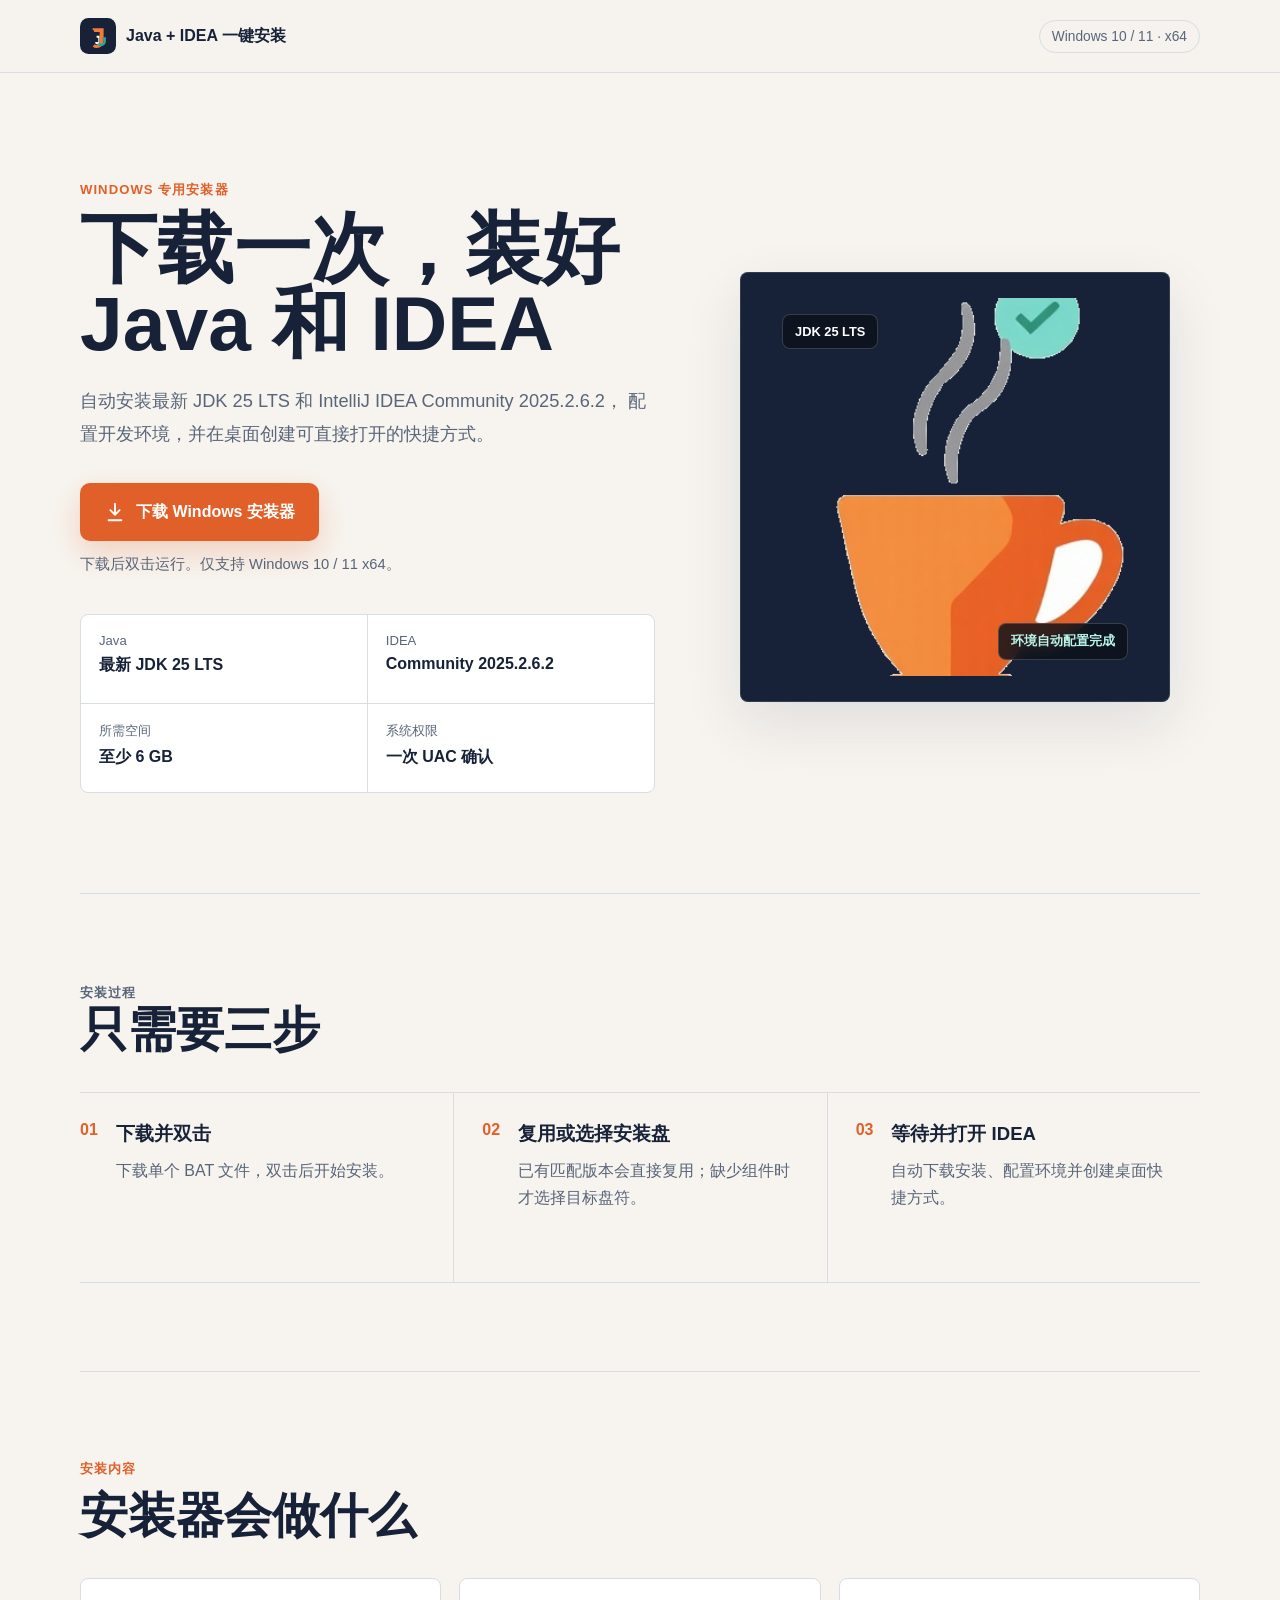
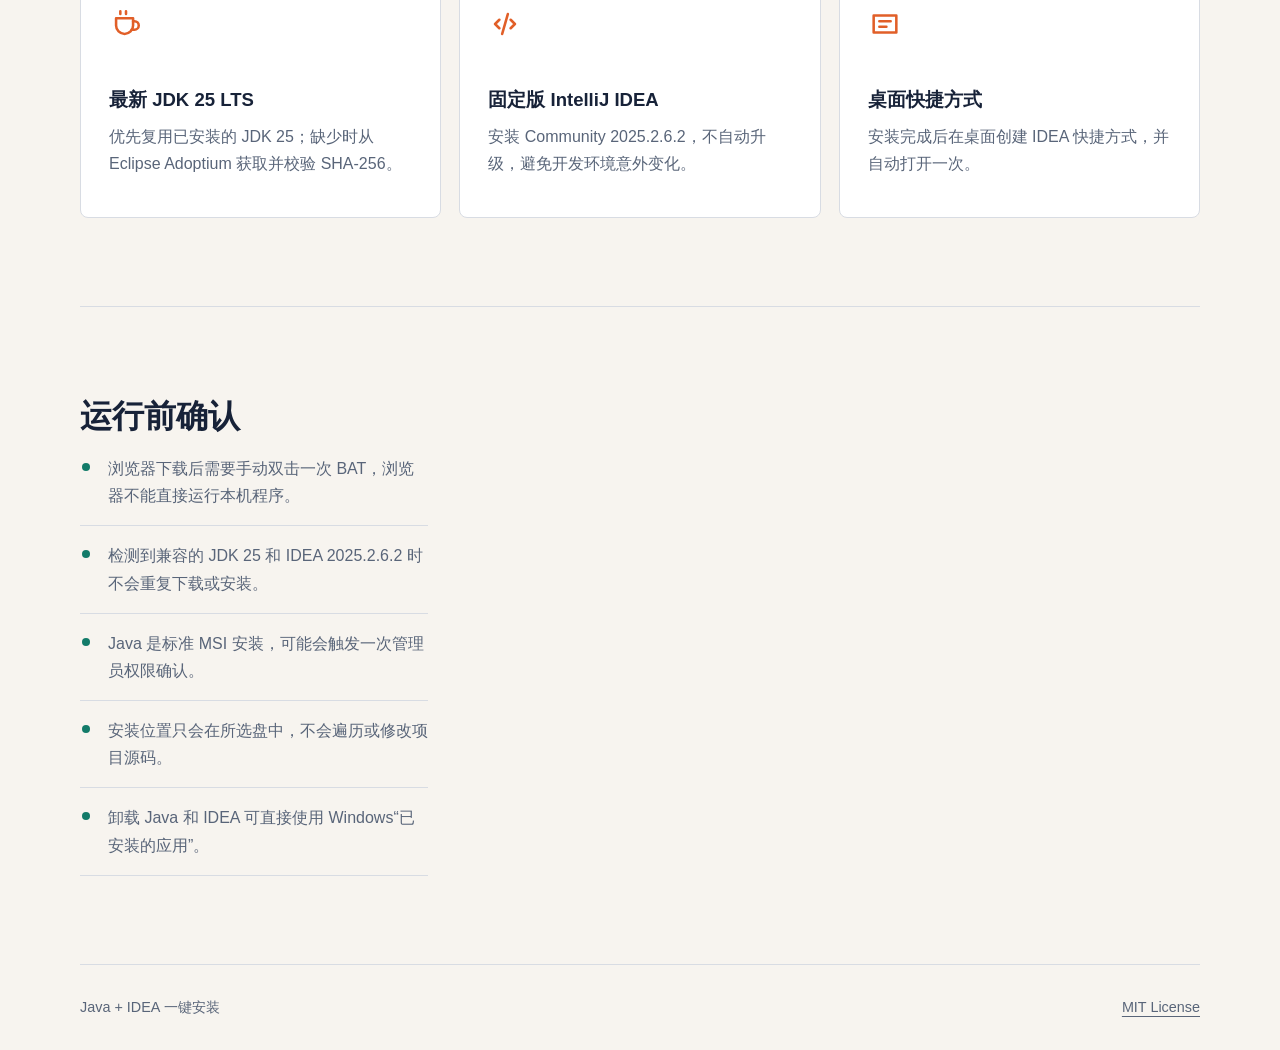
==== commit 1fa0aaa8: "fix: reuse existing Java and IDEA installations" ====
--- a/index.html
+++ b/index.html
@@ -89,8 +89,8 @@
           <li>
             <span>02</span>
             <div>
-              <h3>选择安装盘</h3>
-              <p>脚本列出可用磁盘，只选择一次目标盘符。</p>
+              <h3>复用或选择安装盘</h3>
+              <p>已有匹配版本会直接复用；缺少组件时才选择目标盘符。</p>
             </div>
           </li>
           <li>
@@ -116,7 +116,7 @@
               <path d="M17 10h1a3 3 0 0 1 0 6h-2M8 3v2M12 3v2"></path>
             </svg>
             <h3>最新 JDK 25 LTS</h3>
-            <p>从 Eclipse Adoptium 官方接口获取最新 JDK 25 补丁版，并校验 SHA-256。</p>
+            <p>优先复用已安装的 JDK 25；缺少时从 Eclipse Adoptium 获取并校验 SHA-256。</p>
           </article>
 
           <article>
@@ -142,6 +142,7 @@
           <h2 id="notes-title">运行前确认</h2>
           <ul>
             <li>浏览器下载后需要手动双击一次 BAT，浏览器不能直接运行本机程序。</li>
+            <li>检测到兼容的 JDK 25 和 IDEA 2025.2.6.2 时不会重复下载或安装。</li>
             <li>Java 是标准 MSI 安装，可能会触发一次管理员权限确认。</li>
             <li>安装位置只会在所选盘中，不会遍历或修改项目源码。</li>
             <li>卸载 Java 和 IDEA 可直接使用 Windows“已安装的应用”。</li>
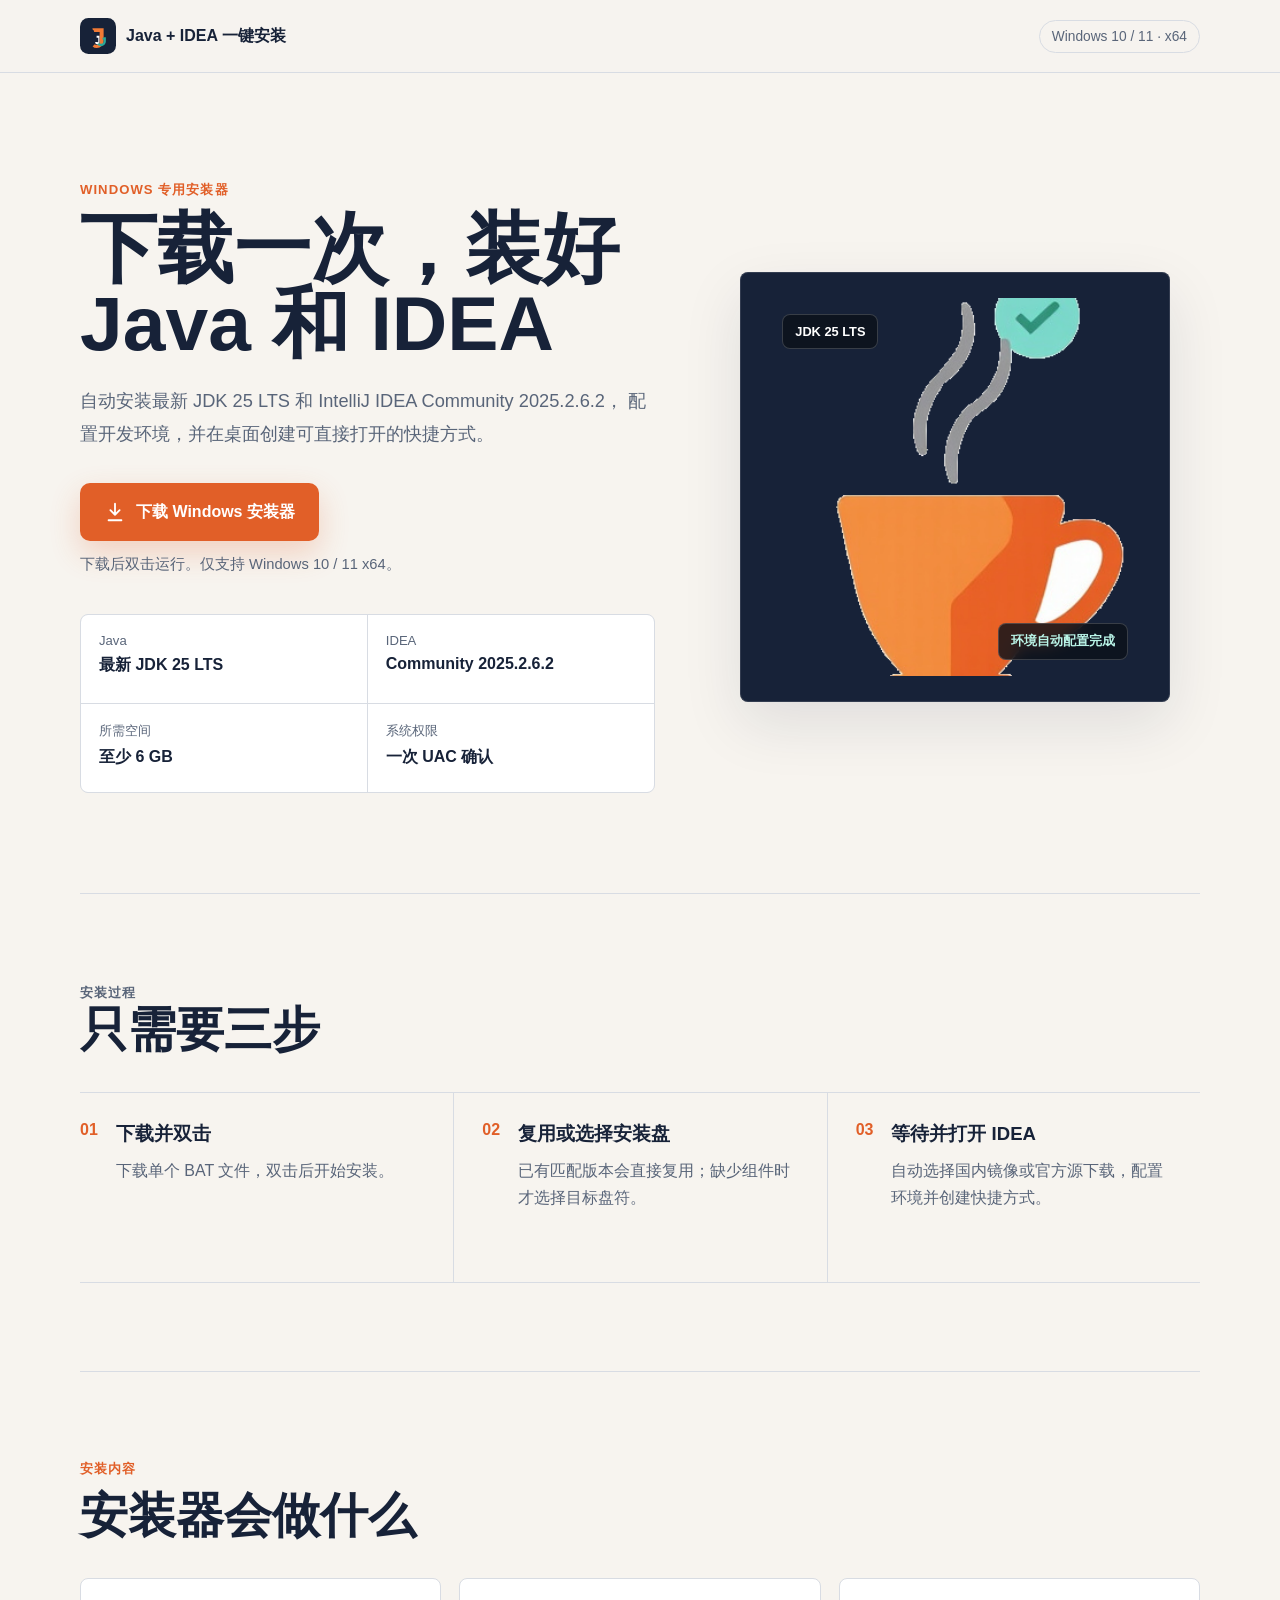
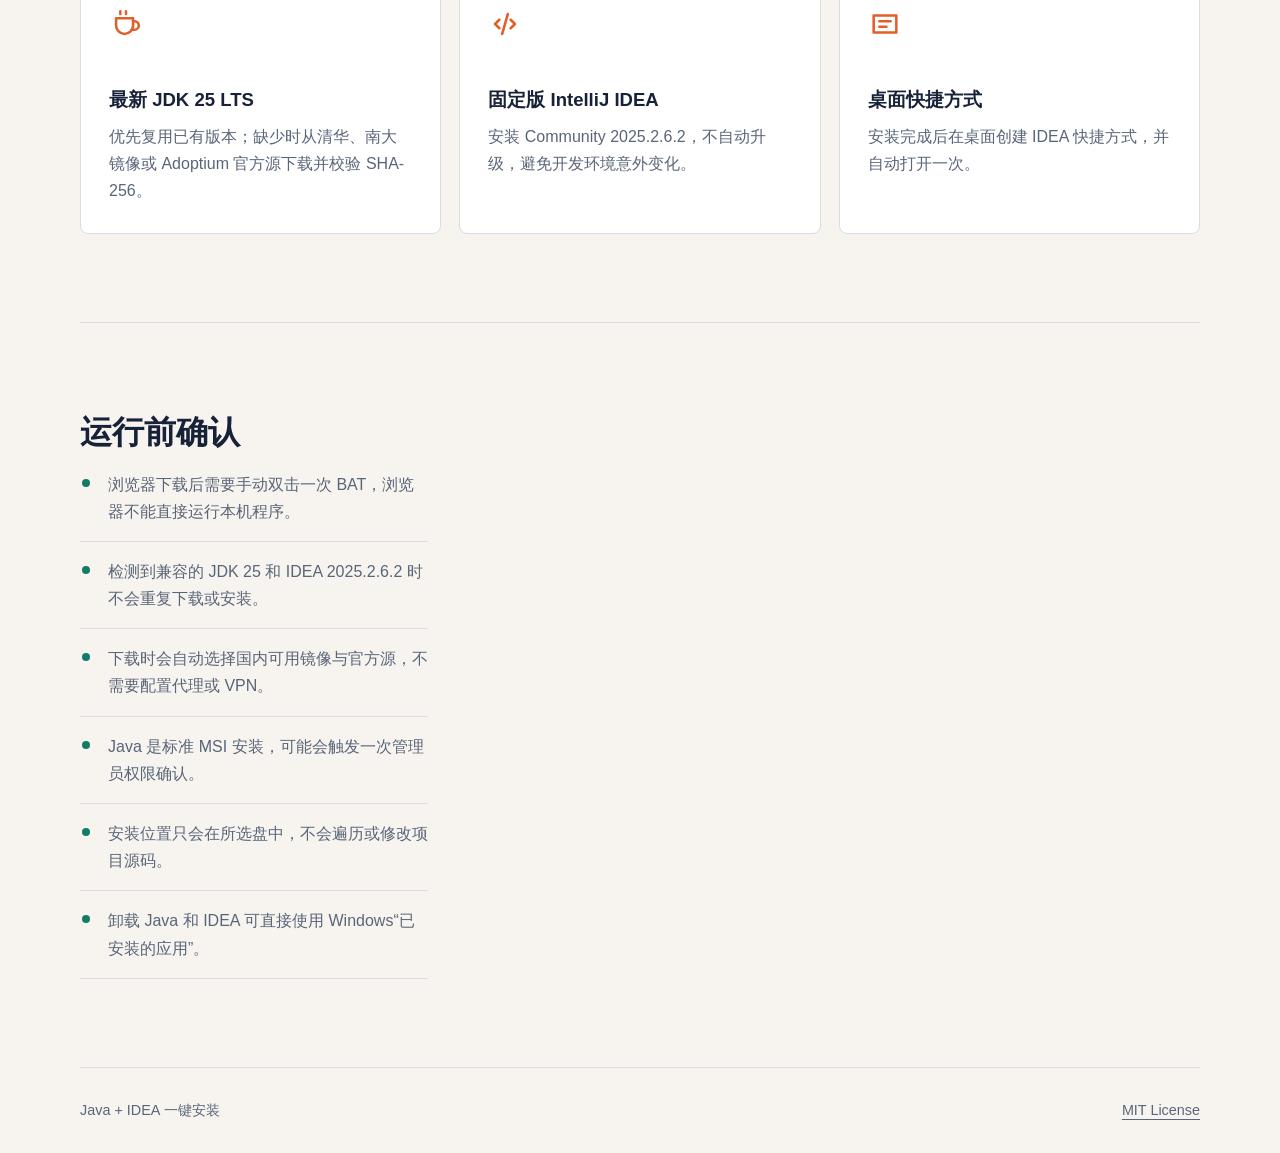
==== commit 1d6acdab: "feat: add mainland mirror download fallbacks" ====
--- a/index.html
+++ b/index.html
@@ -97,7 +97,7 @@
             <span>03</span>
             <div>
               <h3>等待并打开 IDEA</h3>
-              <p>自动下载安装、配置环境并创建桌面快捷方式。</p>
+              <p>自动选择国内镜像或官方源下载，配置环境并创建快捷方式。</p>
             </div>
           </li>
         </ol>
@@ -116,7 +116,7 @@
               <path d="M17 10h1a3 3 0 0 1 0 6h-2M8 3v2M12 3v2"></path>
             </svg>
             <h3>最新 JDK 25 LTS</h3>
-            <p>优先复用已安装的 JDK 25；缺少时从 Eclipse Adoptium 获取并校验 SHA-256。</p>
+            <p>优先复用已有版本；缺少时从清华、南大镜像或 Adoptium 官方源下载并校验 SHA-256。</p>
           </article>
 
           <article>
@@ -143,6 +143,7 @@
           <ul>
             <li>浏览器下载后需要手动双击一次 BAT，浏览器不能直接运行本机程序。</li>
             <li>检测到兼容的 JDK 25 和 IDEA 2025.2.6.2 时不会重复下载或安装。</li>
+            <li>下载时会自动选择国内可用镜像与官方源，不需要配置代理或 VPN。</li>
             <li>Java 是标准 MSI 安装，可能会触发一次管理员权限确认。</li>
             <li>安装位置只会在所选盘中，不会遍历或修改项目源码。</li>
             <li>卸载 Java 和 IDEA 可直接使用 Windows“已安装的应用”。</li>
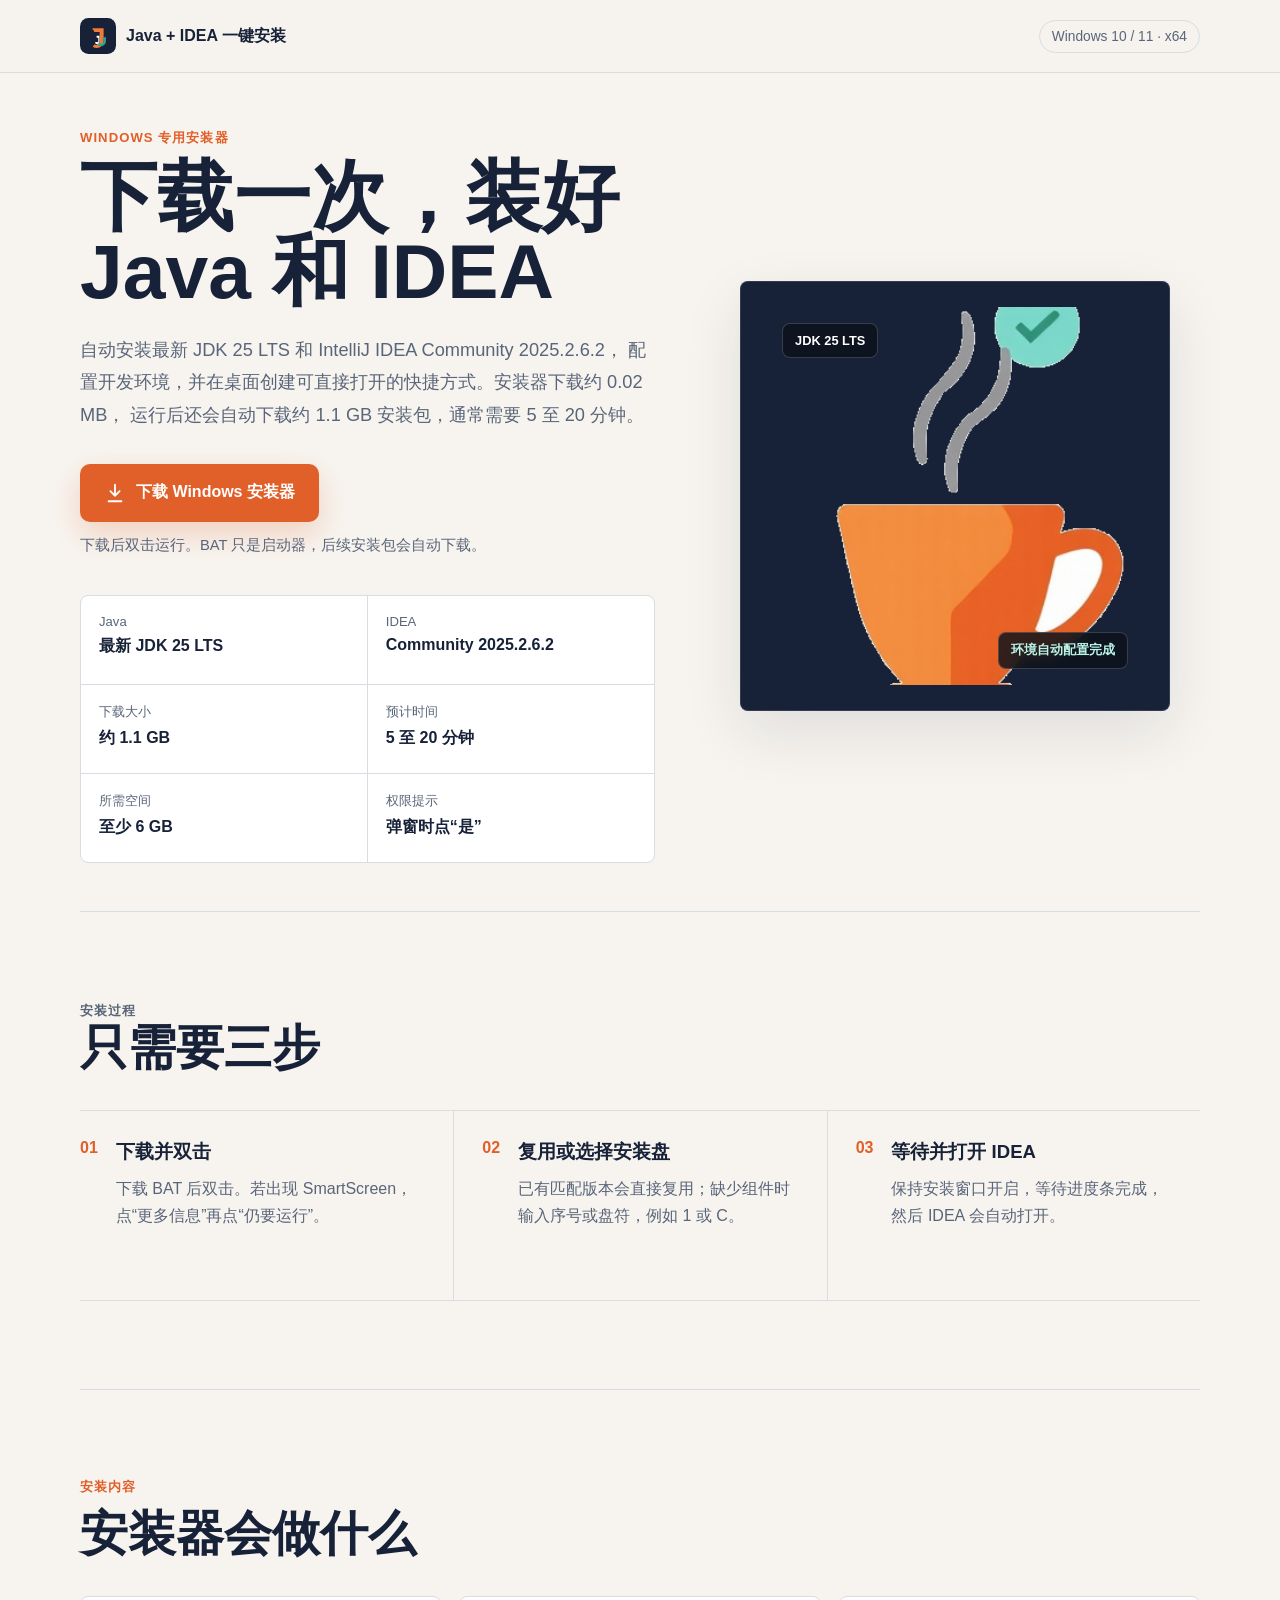
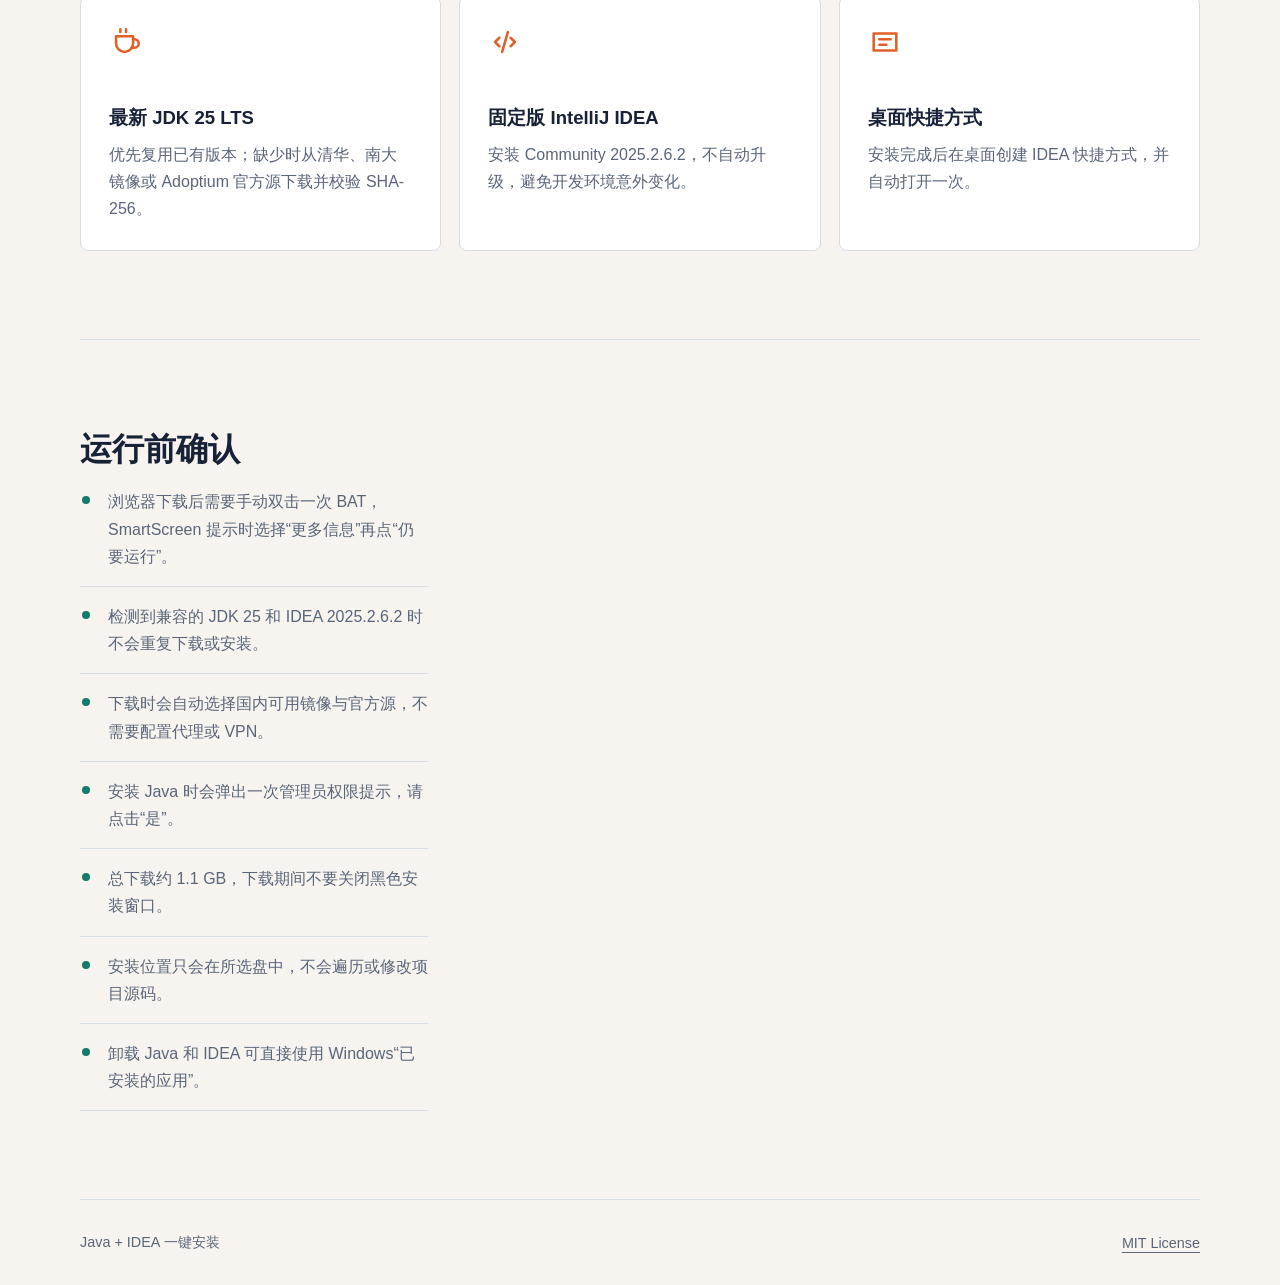
==== commit 6773a0ab: "feat: improve beginner installation guidance" ====
--- a/index.html
+++ b/index.html
@@ -30,7 +30,8 @@
           <h1>下载一次，装好 Java 和 IDEA</h1>
           <p class="hero-lead">
             自动安装最新 JDK 25 LTS 和 IntelliJ IDEA Community 2025.2.6.2，
-            配置开发环境，并在桌面创建可直接打开的快捷方式。
+            配置开发环境，并在桌面创建可直接打开的快捷方式。安装器下载约 0.02 MB，
+            运行后还会自动下载约 1.1 GB 安装包，通常需要 5 至 20 分钟。
           </p>
 
           <div class="download-block" id="download">
@@ -40,7 +41,7 @@
               </svg>
               下载 Windows 安装器
             </a>
-            <p>下载后双击运行。仅支持 Windows 10 / 11 x64。</p>
+            <p>下载后双击运行。BAT 只是启动器，后续安装包会自动下载。</p>
           </div>
 
           <dl class="quick-facts">
@@ -53,12 +54,20 @@
               <dd>Community 2025.2.6.2</dd>
             </div>
             <div>
+              <dt>下载大小</dt>
+              <dd>约 1.1 GB</dd>
+            </div>
+            <div>
+              <dt>预计时间</dt>
+              <dd>5 至 20 分钟</dd>
+            </div>
+            <div>
               <dt>所需空间</dt>
               <dd>至少 6 GB</dd>
             </div>
             <div>
-              <dt>系统权限</dt>
-              <dd>一次 UAC 确认</dd>
+              <dt>权限提示</dt>
+              <dd>弹窗时点“是”</dd>
             </div>
           </dl>
         </div>
@@ -83,21 +92,21 @@
             <span>01</span>
             <div>
               <h3>下载并双击</h3>
-              <p>下载单个 BAT 文件，双击后开始安装。</p>
+              <p>下载 BAT 后双击。若出现 SmartScreen，点“更多信息”再点“仍要运行”。</p>
             </div>
           </li>
           <li>
             <span>02</span>
             <div>
               <h3>复用或选择安装盘</h3>
-              <p>已有匹配版本会直接复用；缺少组件时才选择目标盘符。</p>
+              <p>已有匹配版本会直接复用；缺少组件时输入序号或盘符，例如 1 或 C。</p>
             </div>
           </li>
           <li>
             <span>03</span>
             <div>
               <h3>等待并打开 IDEA</h3>
-              <p>自动选择国内镜像或官方源下载，配置环境并创建快捷方式。</p>
+              <p>保持安装窗口开启，等待进度条完成，然后 IDEA 会自动打开。</p>
             </div>
           </li>
         </ol>
@@ -141,10 +150,11 @@
         <div>
           <h2 id="notes-title">运行前确认</h2>
           <ul>
-            <li>浏览器下载后需要手动双击一次 BAT，浏览器不能直接运行本机程序。</li>
+            <li>浏览器下载后需要手动双击一次 BAT，SmartScreen 提示时选择“更多信息”再点“仍要运行”。</li>
             <li>检测到兼容的 JDK 25 和 IDEA 2025.2.6.2 时不会重复下载或安装。</li>
             <li>下载时会自动选择国内可用镜像与官方源，不需要配置代理或 VPN。</li>
-            <li>Java 是标准 MSI 安装，可能会触发一次管理员权限确认。</li>
+            <li>安装 Java 时会弹出一次管理员权限提示，请点击“是”。</li>
+            <li>总下载约 1.1 GB，下载期间不要关闭黑色安装窗口。</li>
             <li>安装位置只会在所选盘中，不会遍历或修改项目源码。</li>
             <li>卸载 Java 和 IDEA 可直接使用 Windows“已安装的应用”。</li>
           </ul>
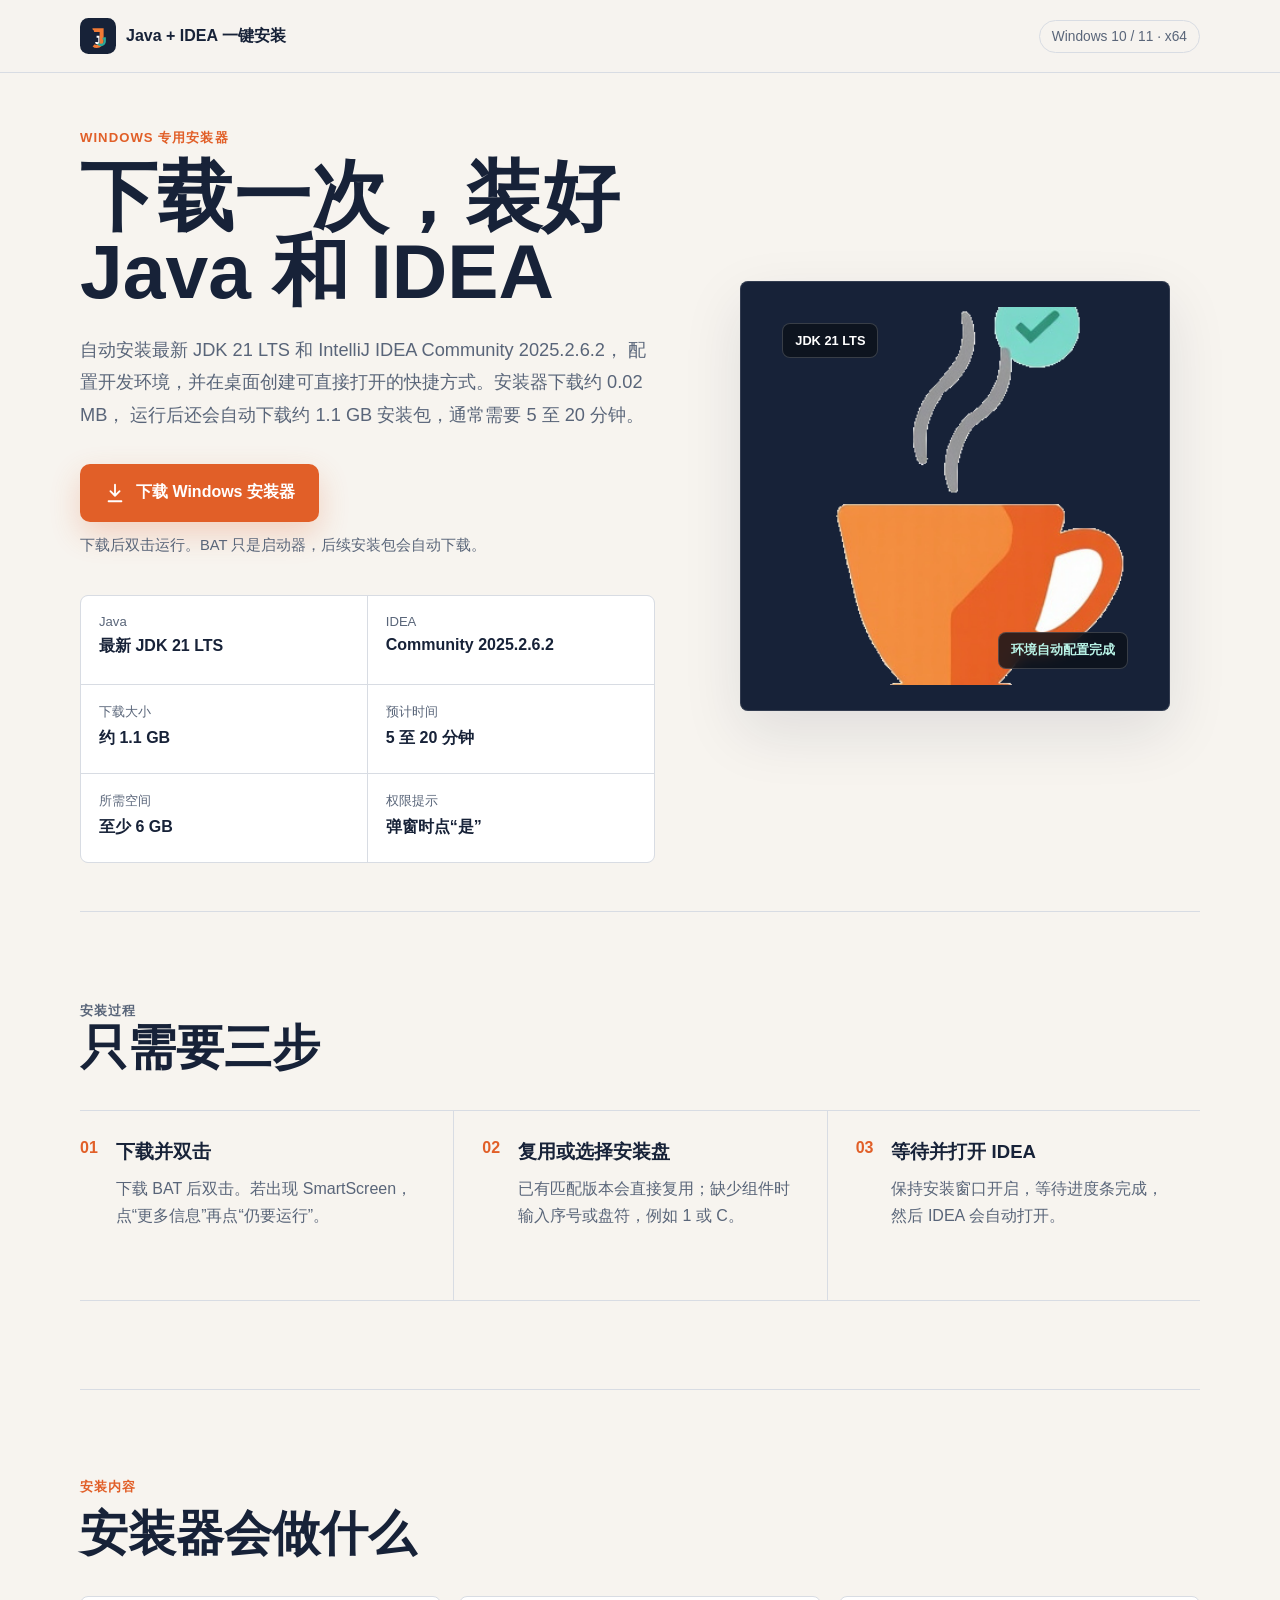
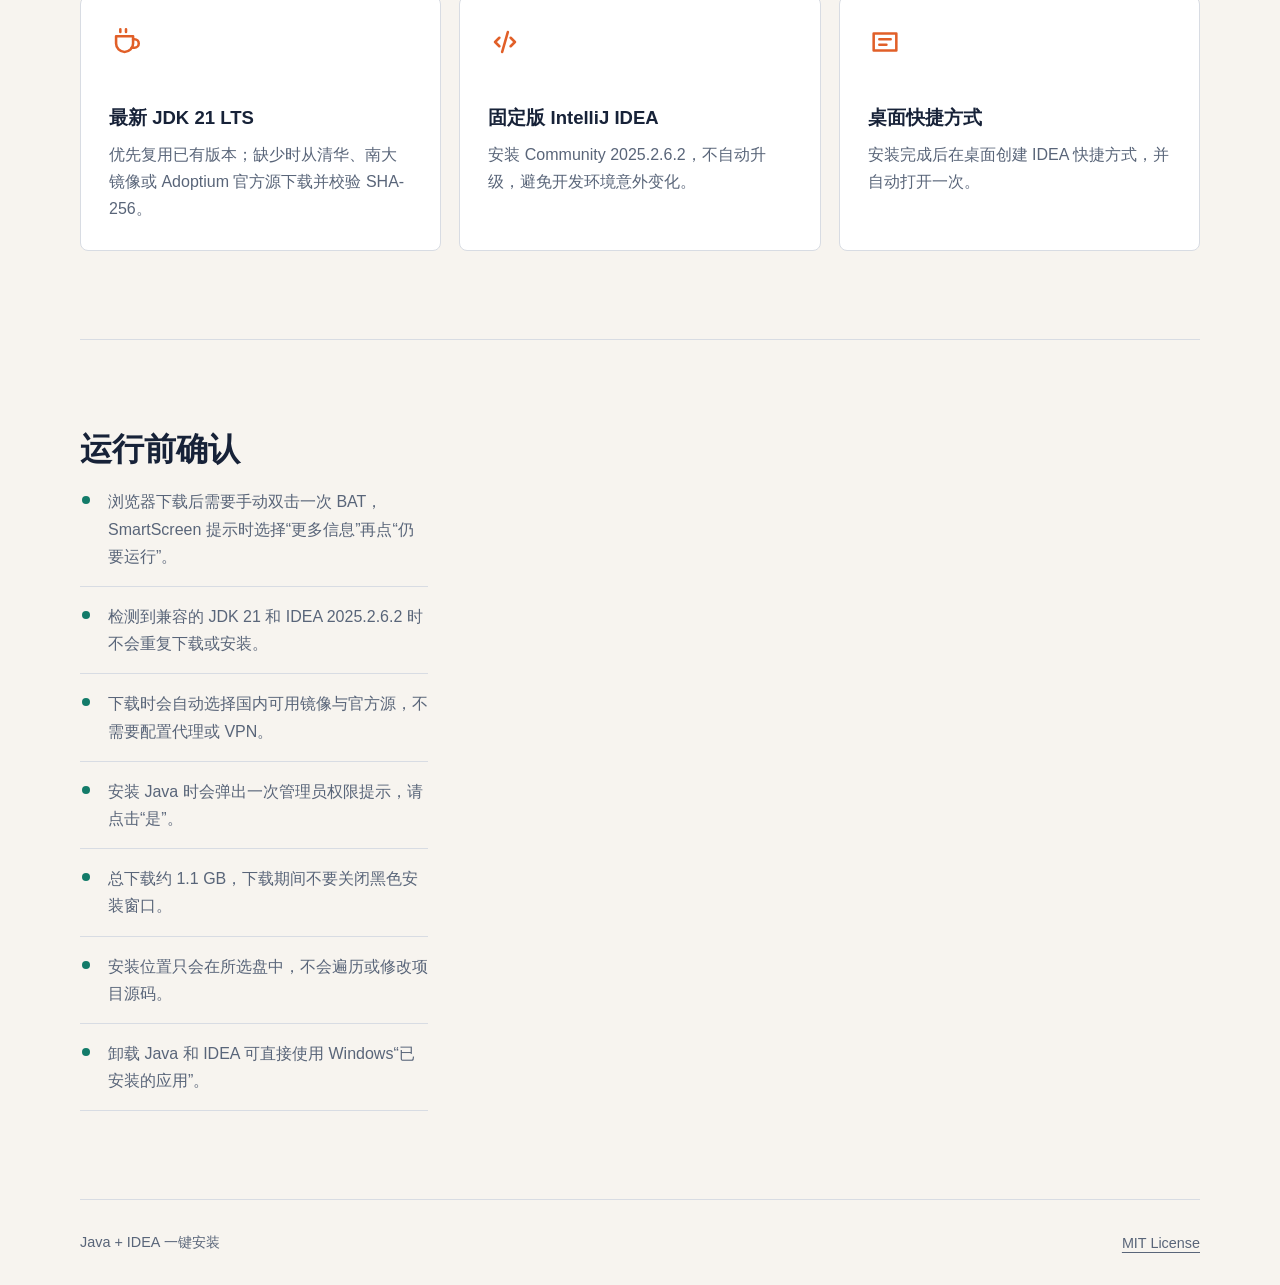
==== commit 21fa54f6: "feat: switch installer to JDK 21 LTS" ====
--- a/index.html
+++ b/index.html
@@ -3,7 +3,7 @@
   <head>
     <meta charset="utf-8">
     <meta name="viewport" content="width=device-width, initial-scale=1">
-    <meta name="description" content="Windows 一键安装最新 JDK 25 LTS 和 IntelliJ IDEA Community 2025.2.6.2。" />
+    <meta name="description" content="Windows 一键安装最新 JDK 21 LTS 和 IntelliJ IDEA Community 2025.2.6.2。" />
     <meta name="color-scheme" content="light dark">
     <meta http-equiv="Content-Security-Policy" content="default-src 'none'; style-src 'self'; img-src 'self' data:; base-uri 'none'; form-action 'none'">
     <title>Windows Java + IDEA 一键安装</title>
@@ -29,7 +29,7 @@
           <p class="eyebrow">Windows 专用安装器</p>
           <h1>下载一次，装好 Java 和 IDEA</h1>
           <p class="hero-lead">
-            自动安装最新 JDK 25 LTS 和 IntelliJ IDEA Community 2025.2.6.2，
+            自动安装最新 JDK 21 LTS 和 IntelliJ IDEA Community 2025.2.6.2，
             配置开发环境，并在桌面创建可直接打开的快捷方式。安装器下载约 0.02 MB，
             运行后还会自动下载约 1.1 GB 安装包，通常需要 5 至 20 分钟。
           </p>
@@ -47,7 +47,7 @@
           <dl class="quick-facts">
             <div>
               <dt>Java</dt>
-              <dd>最新 JDK 25 LTS</dd>
+              <dd>最新 JDK 21 LTS</dd>
             </div>
             <div>
               <dt>IDEA</dt>
@@ -74,7 +74,7 @@
 
         <div class="hero-visual" aria-hidden="true">
           <div class="visual-frame">
-            <span class="visual-label">JDK 25 LTS</span>
+            <span class="visual-label">JDK 21 LTS</span>
             <img src="assets/illustrations/java-coffee.png" alt="">
             <span class="visual-status">环境自动配置完成</span>
           </div>
@@ -124,7 +124,7 @@
               <path d="M5 8h12v5a6 6 0 0 1-6 6 6 6 0 0 1-6-6V8Z"></path>
               <path d="M17 10h1a3 3 0 0 1 0 6h-2M8 3v2M12 3v2"></path>
             </svg>
-            <h3>最新 JDK 25 LTS</h3>
+            <h3>最新 JDK 21 LTS</h3>
             <p>优先复用已有版本；缺少时从清华、南大镜像或 Adoptium 官方源下载并校验 SHA-256。</p>
           </article>
 
@@ -151,7 +151,7 @@
           <h2 id="notes-title">运行前确认</h2>
           <ul>
             <li>浏览器下载后需要手动双击一次 BAT，SmartScreen 提示时选择“更多信息”再点“仍要运行”。</li>
-            <li>检测到兼容的 JDK 25 和 IDEA 2025.2.6.2 时不会重复下载或安装。</li>
+            <li>检测到兼容的 JDK 21 和 IDEA 2025.2.6.2 时不会重复下载或安装。</li>
             <li>下载时会自动选择国内可用镜像与官方源，不需要配置代理或 VPN。</li>
             <li>安装 Java 时会弹出一次管理员权限提示，请点击“是”。</li>
             <li>总下载约 1.1 GB，下载期间不要关闭黑色安装窗口。</li>
